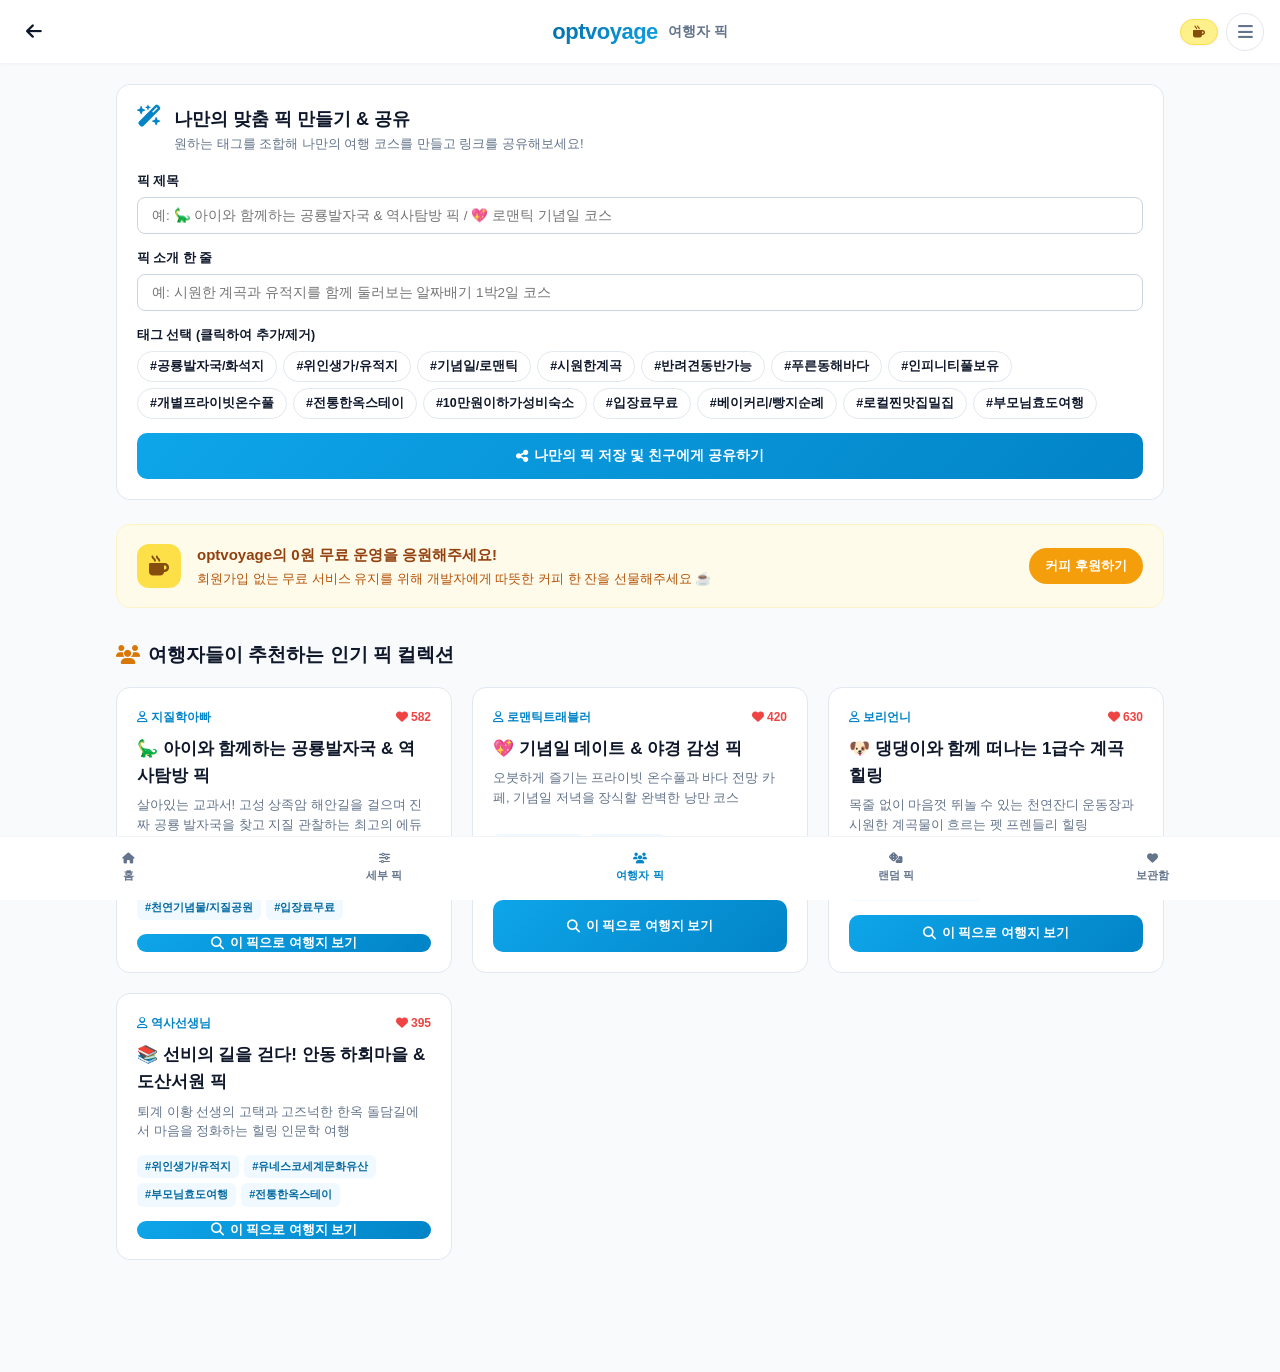
==== community.html @ d5bc4f19 "Update and rename 커뮤니티.html to community.html" ====
<!DOCTYPE html>
<html lang="ko">
<head>
  <meta charset="UTF-8">
  <meta name="viewport" content="width=device-width, initial-scale=1.0, maximum-scale=1.0, user-scalable=no">
  <title>여행자 픽 & 나만의 픽 만들기 - optvoyage</title>
  <link rel="stylesheet" href="css/style.css">
  <link rel="stylesheet" href="https://cdnjs.cloudflare.com/ajax/libs/font-awesome/6.5.1/css/all.min.css" referrerpolicy="no-referrer" />
</head>
<body>

  <header class="site-header">
    <div class="header-left">
      <button class="back-btn" id="backBtn" aria-label="뒤로가기"><i class="fa-solid fa-arrow-left"></i></button>
    </div>
    <div class="header-center">
      <a href="index.html" class="logo-wrap">
        <span class="logo-title">optvoyage</span>
        <span class="header-page-title">여행자 픽</span>
      </a>
    </div>
    <div class="header-right">
      <a href="https://buymeacoffee.com/djawjdaks8g" target="_blank" rel="noopener noreferrer" class="coffee-sponsor-btn" title="후원하기">
        <i class="fa-solid fa-mug-hot"></i>
      </a>
      <button class="header-icon-btn" id="menuBtn" aria-label="메뉴"><i class="fa-solid fa-bars"></i></button>
      
      <div class="chrome-dropdown" id="dropdownMenu">
        <div class="dropdown-header">optvoyage 메뉴</div>
        <a href="index.html" class="dropdown-item"><i class="fa-solid fa-house"></i> <span>홈으로 이동</span></a>
        <a href="search.html" class="dropdown-item"><i class="fa-solid fa-sliders"></i> <span>세부 픽 검색</span></a>
        <a href="random.html" class="dropdown-item"><i class="fa-solid fa-dice"></i> <span>운명의 랜덤 픽</span></a>
        <a href="search.html?view=bookmarks" class="dropdown-item"><i class="fa-solid fa-heart"></i> <span>보관함</span></a>
        <div class="dropdown-divider"></div>
        <a href="https://buymeacoffee.com/djawjdaks8g" target="_blank" class="dropdown-item highlight-item">
          <i class="fa-solid fa-mug-saucer" style="color: #f59e0b;"></i> <span>개발자 커피 후원</span>
        </a>
        <a href="mailto:offthemain@proton.me" class="dropdown-item">
          <i class="fa-solid fa-envelope"></i> <span>제휴/문의</span>
        </a>
        <a href="privacy.html" class="dropdown-item"><i class="fa-solid fa-shield-halved"></i> <span>프라이버시</span></a>
        <a href="terms.html" class="dropdown-item"><i class="fa-solid fa-file-contract"></i> <span>이용약관</span></a>
      </div>
    </div>
  </header>

  <main class="container" style="padding-top: 20px;">

    <!-- 나만의 픽 빌더 -->
    <div class="create-pick-card">
      <div class="create-pick-header">
        <i class="fa-solid fa-wand-magic-sparkles" style="color: var(--primary-600); font-size: 22px;"></i>
        <div>
          <h2 class="create-pick-title">나만의 맞춤 픽 만들기 & 공유</h2>
          <p class="create-pick-sub">원하는 태그를 조합해 나만의 여행 코스를 만들고 링크를 공유해보세요!</p>
        </div>
      </div>

      <div class="form-group">
        <label>픽 제목</label>
        <input type="text" id="myPickTitle" placeholder="예: 🦕 아이와 함께하는 공룡발자국 & 역사탐방 픽 / 💖 로맨틱 기념일 코스">
      </div>

      <div class="form-group">
        <label>픽 소개 한 줄</label>
        <input type="text" id="myPickDesc" placeholder="예: 시원한 계곡과 유적지를 함께 둘러보는 알짜배기 1박2일 코스">
      </div>

      <div class="form-group">
        <label>태그 선택 (클릭하여 추가/제거)</label>
        <div class="tag-chips-flex" id="pickAvailableTags"></div>
      </div>

      <button id="createAndShareBtn" class="btn-large-action" style="width: 100%;">
        <i class="fa-solid fa-share-nodes"></i> 나만의 픽 저장 및 친구에게 공유하기
      </button>
    </div>

    <!-- 커피 후원 배너 -->
    <div class="coffee-supporter-banner">
      <div class="coffee-icon"><i class="fa-solid fa-mug-hot"></i></div>
      <div class="coffee-content">
        <h4>optvoyage의 0원 무료 운영을 응원해주세요!</h4>
        <p>회원가입 없는 무료 서비스 유지를 위해 개발자에게 따뜻한 커피 한 잔을 선물해주세요 ☕</p>
      </div>
      <a href="https://buymeacoffee.com/djawjdaks8g" target="_blank" rel="noopener noreferrer" class="coffee-donate-action">
        커피 후원하기
      </a>
    </div>

    <!-- 인기 픽 컬렉션 -->
    <div class="section-header" style="margin-top: 32px;">
      <h2 class="section-title">
        <i class="fa-solid fa-users" style="color: #d97706;"></i>
        <span>여행자들이 추천하는 인기 픽 컬렉션</span>
      </h2>
    </div>

    <div class="cards-grid" id="communityGrid" style="grid-template-columns: repeat(auto-fill, minmax(300px, 1fr));"></div>

    <div style="height: 40px;"></div>
  </main>

  <nav class="bottom-nav">
    <a href="index.html" class="bottom-nav-item">
      <i class="fa-solid fa-house"></i>
      <span>홈</span>
    </a>
    <a href="search.html" class="bottom-nav-item">
      <i class="fa-solid fa-sliders"></i>
      <span>세부 픽</span>
    </a>
    <a href="community.html" class="bottom-nav-item active">
      <i class="fa-solid fa-users"></i>
      <span>여행자 픽</span>
    </a>
    <a href="random.html" class="bottom-nav-item">
      <i class="fa-solid fa-dice"></i>
      <span>랜덤 픽</span>
    </a>
    <a href="search.html?view=bookmarks" class="bottom-nav-item">
      <i class="fa-solid fa-heart"></i>
      <span>보관함</span>
    </a>
  </nav>

  <script type="module" src="js/community.js"></script>
</body>
</html>
---- css/style.css ----
/* optvoyage - Modern Ocean/Sky Blue Design System */
:root {
  --primary-50: #f0f9ff;
  --primary-100: #e0f2fe;
  --primary-200: #bae6fd;
  --primary-300: #7dd3fc;
  --primary-400: #38bdf8;
  --primary-500: #0ea5e9;
  --primary-600: #0284c7;
  --primary-700: #0369a1;
  --primary-800: #075985;
  --primary-900: #0c4a6e;

  --yanolja-blue: #0284c7;
  --yanolja-bg: #f8fafc;
  --text-main: #0f172a;
  --text-muted: #64748b;
  --text-light: #94a3b8;

  --card-bg: #ffffff;
  --card-border: #e2e8f0;
  --radius-xl: 20px;
  --radius-lg: 14px;
  --radius-md: 10px;
  --radius-full: 9999px;

  --shadow-sm: 0 1px 3px rgba(0, 0, 0, 0.05);
  --shadow-md: 0 4px 16px -2px rgba(2, 132, 199, 0.08), 0 2px 6px -2px rgba(0, 0, 0, 0.05);
  --shadow-lg: 0 12px 28px -4px rgba(2, 132, 199, 0.14);
  --transition: all 0.2s cubic-bezier(0.4, 0, 0.2, 1);
}

* {
  box-sizing: border-box;
  margin: 0;
  padding: 0;
  -webkit-tap-highlight-color: transparent;
}

body {
  font-family: -apple-system, BlinkMacSystemFont, "Pretendard", "Segoe UI", Roboto, "Helvetica Neue", Arial, sans-serif;
  background-color: var(--yanolja-bg);
  color: var(--text-main);
  min-height: 100vh;
  line-height: 1.6;
  padding-bottom: 72px; /* 모바일 하단바 공간 */
}

a {
  text-decoration: none;
  color: inherit;
}

/* Header (상단 중앙 로고 배치) */
.site-header {
  position: sticky;
  top: 0;
  left: 0;
  right: 0;
  height: 64px;
  background: #ffffff;
  border-bottom: 1px solid #f1f5f9;
  display: flex;
  align-items: center;
  justify-content: space-between;
  padding: 0 16px;
  z-index: 1000;
  box-shadow: 0 1px 4px rgba(0, 0, 0, 0.03);
}

.header-left {
  display: flex;
  align-items: center;
  gap: 8px;
  min-width: 80px;
}

.header-sub-link {
  display: inline-flex;
  align-items: center;
  gap: 5px;
  font-size: 13px;
  font-weight: 700;
  color: #059669;
  background: #ecfdf5;
  padding: 6px 10px;
  border-radius: 999px;
  transition: var(--transition);
}

.header-center {
  position: absolute;
  left: 50%;
  transform: translateX(-50%);
  display: flex;
  align-items: center;
}

.logo-wrap {
  display: flex;
  align-items: center;
  gap: 6px;
}

.logo-icon {
  font-size: 20px;
  color: var(--primary-600);
}

.logo-title {
  font-size: 22px;
  font-weight: 800;
  letter-spacing: -0.5px;
  background: linear-gradient(135deg, var(--primary-700), var(--primary-500));
  -webkit-background-clip: text;
  -webkit-text-fill-color: transparent;
}

.header-page-title {
  font-size: 14px;
  font-weight: 700;
  color: var(--text-muted);
  margin-left: 4px;
}

.header-right {
  display: flex;
  align-items: center;
  gap: 8px;
  min-width: 80px;
  justify-content: flex-end;
  position: relative;
}

.coffee-sponsor-btn {
  display: inline-flex;
  align-items: center;
  gap: 5px;
  background: #fef08a;
  color: #854d0e;
  border: 1px solid #fde047;
  padding: 6px 12px;
  border-radius: 999px;
  font-size: 12px;
  font-weight: 800;
  transition: var(--transition);
  box-shadow: var(--shadow-sm);
}
.coffee-sponsor-btn:hover {
  background: #fde047;
  transform: scale(1.04);
}

.header-icon-btn {
  width: 38px;
  height: 38px;
  border-radius: 50%;
  border: 1px solid #e2e8f0;
  background: #ffffff;
  color: var(--text-muted);
  font-size: 17px;
  display: flex;
  align-items: center;
  justify-content: center;
  cursor: pointer;
  transition: var(--transition);
}
.header-icon-btn:hover {
  background: var(--primary-50);
  color: var(--primary-600);
}

.back-btn {
  background: none;
  border: none;
  font-size: 18px;
  color: var(--text-main);
  cursor: pointer;
  width: 36px;
  height: 36px;
  display: flex;
  align-items: center;
  justify-content: center;
  border-radius: 50%;
}

/* Chrome 3-Dots Dropdown */
.chrome-dropdown {
  position: absolute;
  top: 52px;
  right: 0;
  width: 270px;
  background: #ffffff;
  border-radius: 16px;
  border: 1px solid #e2e8f0;
  box-shadow: var(--shadow-lg);
  padding: 8px 0;
  z-index: 1100;
  display: none;
}
.chrome-dropdown.show { display: block; }
.dropdown-header {
  padding: 8px 16px;
  font-size: 11.5px;
  font-weight: 700;
  color: var(--text-muted);
  border-bottom: 1px solid #f1f5f9;
}
.dropdown-divider {
  height: 1px;
  background: #f1f5f9;
  margin: 6px 0;
}
.dropdown-item {
  display: flex;
  align-items: center;
  gap: 12px;
  padding: 11px 18px;
  font-size: 13.5px;
  font-weight: 600;
  color: var(--text-main);
  transition: var(--transition);
}
.dropdown-item i { width: 18px; }
.dropdown-item:hover {
  background: var(--primary-50);
  color: var(--primary-700);
}
.dropdown-item .badge {
  margin-left: auto;
  font-size: 10px;
  padding: 2px 6px;
  background: var(--primary-100);
  color: var(--primary-700);
  border-radius: 99px;
  font-weight: 700;
}
.dropdown-item.highlight-item {
  background: #fffbeb;
  color: #b45309;
}

/* 구글 스타일 미니멀 히어로 섹션 */
.google-hero-section {
  padding: 48px 16px 36px 16px;
  text-align: center;
  background: linear-gradient(180deg, #e0f2fe 0%, #f0f9ff 65%, #f8fafc 100%);
}
.google-hero-container {
  max-width: 680px;
  margin: 0 auto;
}
.hero-brand-symbol {
  width: 48px;
  height: 48px;
  border-radius: 16px;
  background: linear-gradient(135deg, var(--primary-500), var(--primary-700));
  color: #fff;
  display: inline-flex;
  align-items: center;
  justify-content: center;
  font-size: 22px;
  margin-bottom: 16px;
  box-shadow: 0 4px 14px rgba(14, 165, 233, 0.3);
}
.google-hero-heading {
  font-size: 30px;
  font-weight: 800;
  color: var(--text-main);
  letter-spacing: -0.5px;
  margin-bottom: 8px;
}
.google-hero-desc {
  font-size: 14.5px;
  color: var(--text-muted);
  margin-bottom: 24px;
}
.google-search-box {
  background: #ffffff;
  border-radius: 999px;
  padding: 6px 8px 6px 20px;
  display: flex;
  align-items: center;
  gap: 12px;
  border: 2px solid var(--primary-300);
  box-shadow: 0 10px 25px rgba(2, 132, 199, 0.12);
  transition: var(--transition);
  margin-bottom: 20px;
}
.google-search-box:focus-within {
  border-color: var(--primary-600);
  box-shadow: 0 12px 30px rgba(2, 132, 199, 0.22);
}
.search-leading-icon {
  font-size: 17px;
  color: var(--primary-500);
}
.google-search-box input {
  flex: 1;
  border: none;
  outline: none;
  font-size: 15.5px;
  color: var(--text-main);
}
.search-submit-btn {
  width: 42px;
  height: 42px;
  border-radius: 50%;
  background: linear-gradient(135deg, var(--primary-500), var(--primary-600));
  border: none;
  color: #fff;
  font-size: 15px;
  cursor: pointer;
  display: flex;
  align-items: center;
  justify-content: center;
  transition: var(--transition);
}
.search-submit-btn:hover {
  transform: scale(1.06);
}

.google-hero-actions {
  display: flex;
  gap: 10px;
  justify-content: center;
  margin-bottom: 20px;
}
.hero-action-btn {
  padding: 10px 20px;
  border-radius: 999px;
  font-size: 13.5px;
  font-weight: 700;
  display: inline-flex;
  align-items: center;
  gap: 6px;
  transition: var(--transition);
}
.hero-action-btn.primary-action {
  background: #ffffff;
  color: var(--primary-700);
  border: 1px solid var(--primary-200);
  box-shadow: var(--shadow-sm);
}
.hero-action-btn.primary-action:hover {
  background: var(--primary-50);
  border-color: var(--primary-400);
}
.hero-action-btn.secondary-action {
  background: rgba(255, 255, 255, 0.7);
  color: var(--text-main);
  border: 1px solid #cbd5e1;
}

.quick-tag-chips {
  display: flex;
  align-items: center;
  justify-content: center;
  flex-wrap: wrap;
  gap: 6px;
  font-size: 12.5px;
}
.tag-chip-label {
  color: var(--text-muted);
  font-weight: 700;
}
.quick-chip {
  background: #ffffff;
  border: 1px solid var(--primary-200);
  color: var(--primary-700);
  padding: 4px 10px;
  border-radius: 999px;
  font-weight: 600;
  transition: var(--transition);
}
.quick-chip:hover {
  background: var(--primary-500);
  color: #fff;
}

/* 컨테이너 */
.container {
  max-width: 1080px;
  margin: 0 auto;
  padding: 0 16px;
}

/* 세시간전 어필리에이트 배너 & 카드 */
.affiliate-smart-banner {
  background: linear-gradient(135deg, #0284c7 0%, #0369a1 100%);
  border-radius: var(--radius-xl);
  padding: 24px;
  color: #ffffff;
  margin-top: 24px;
  display: flex;
  justify-content: space-between;
  align-items: center;
  gap: 20px;
  flex-wrap: wrap;
  box-shadow: var(--shadow-md);
}
.aff-tag {
  display: inline-flex;
  align-items: center;
  gap: 5px;
  background: rgba(255, 255, 255, 0.2);
  padding: 4px 10px;
  border-radius: 999px;
  font-size: 11.5px;
  font-weight: 700;
  margin-bottom: 8px;
}
.aff-title {
  font-size: 19px;
  font-weight: 800;
  margin-bottom: 4px;
}
.aff-desc {
  font-size: 13.5px;
  color: #e0f2fe;
}
.aff-banner-actions {
  display: flex;
  gap: 8px;
  flex-wrap: wrap;
}
.aff-btn {
  padding: 10px 18px;
  border-radius: 999px;
  font-size: 13.5px;
  font-weight: 800;
  display: inline-flex;
  align-items: center;
  gap: 6px;
  transition: var(--transition);
}
.aff-btn-primary {
  background: #ffffff;
  color: #0284c7;
}
.aff-btn-primary:hover {
  background: #f0f9ff;
  transform: translateY(-2px);
}
.aff-btn-secondary {
  background: rgba(255, 255, 255, 0.18);
  color: #ffffff;
  border: 1px solid rgba(255, 255, 255, 0.4);
}

.affiliate-grid-section {
  display: grid;
  grid-template-columns: repeat(auto-fit, minmax(230px, 1fr));
  gap: 14px;
  margin-top: 36px;
}
.aff-card {
  background: #ffffff;
  border: 1px solid #e2e8f0;
  border-radius: var(--radius-lg);
  padding: 18px;
  display: flex;
  flex-direction: column;
  gap: 10px;
}
.aff-card i {
  font-size: 24px;
  color: var(--primary-600);
}
.aff-card h4 {
  font-size: 15px;
  font-weight: 800;
  margin-bottom: 3px;
}
.aff-card p {
  font-size: 12.5px;
  color: var(--text-muted);
}
.aff-card-link {
  font-size: 13px;
  font-weight: 700;
  color: var(--primary-600);
  margin-top: auto;
}

/* 바이미어커피 서포터 배너 */
.coffee-supporter-banner {
  background: #fffbeb;
  border: 1px solid #fef3c7;
  border-radius: var(--radius-lg);
  padding: 18px 20px;
  display: flex;
  align-items: center;
  gap: 16px;
  margin-top: 24px;
  flex-wrap: wrap;
}
.coffee-icon {
  width: 44px;
  height: 44px;
  border-radius: 12px;
  background: #fde047;
  color: #854d0e;
  display: flex;
  align-items: center;
  justify-content: center;
  font-size: 20px;
}
.coffee-content {
  flex: 1;
}
.coffee-content h4 {
  font-size: 15px;
  font-weight: 800;
  color: #92400e;
  margin-bottom: 2px;
}
.coffee-content p {
  font-size: 13px;
  color: #b45309;
}
.coffee-donate-action {
  background: #f59e0b;
  color: #ffffff;
  padding: 8px 16px;
  border-radius: 999px;
  font-size: 13px;
  font-weight: 700;
}

/* Category Icons */
.category-icons-grid {
  display: grid;
  grid-template-columns: repeat(6, 1fr);
  gap: 12px;
  margin: 24px 0;
}
.category-icon-item {
  display: flex;
  flex-direction: column;
  align-items: center;
  gap: 8px;
  cursor: pointer;
}
.category-icon-circle {
  width: 52px;
  height: 52px;
  border-radius: 18px;
  display: flex;
  align-items: center;
  justify-content: center;
  font-size: 20px;
  box-shadow: var(--shadow-sm);
  transition: var(--transition);
}
.category-icon-item:hover .category-icon-circle {
  transform: translateY(-3px);
}
.category-icon-item span {
  font-size: 12px;
  font-weight: 700;
}

/* Section Header */
.section-header {
  display: flex;
  align-items: center;
  justify-content: space-between;
  margin-bottom: 16px;
}
.section-title {
  font-size: 19px;
  font-weight: 800;
  color: var(--text-main);
  display: flex;
  align-items: center;
  gap: 8px;
}
.section-link {
  font-size: 13px;
  font-weight: 700;
  color: var(--primary-600);
}

/* Card Grid */
.cards-grid {
  display: grid;
  grid-template-columns: repeat(auto-fill, minmax(280px, 1fr));
  gap: 20px;
}
.dest-card {
  background: #ffffff;
  border-radius: var(--radius-lg);
  overflow: hidden;
  border: 1px solid #e2e8f0;
  box-shadow: var(--shadow-sm);
  transition: var(--transition);
  cursor: pointer;
  display: flex;
  flex-direction: column;
}
.dest-card:hover {
  transform: translateY(-4px);
  box-shadow: var(--shadow-md);
  border-color: var(--primary-300);
}
.card-thumb-wrap {
  position: relative;
  width: 100%;
  height: 190px;
  background: #e2e8f0;
}
.card-thumb {
  width: 100%;
  height: 100%;
  object-fit: cover;
}
.card-bookmark-btn {
  position: absolute;
  top: 10px;
  right: 10px;
  width: 34px;
  height: 34px;
  border-radius: 50%;
  background: rgba(255, 255, 255, 0.9);
  backdrop-filter: blur(4px);
  border: none;
  display: flex;
  align-items: center;
  justify-content: center;
  font-size: 15px;
  color: #94a3b8;
  cursor: pointer;
}
.card-bookmark-btn.active { color: #ef4444; }
.card-badge {
  position: absolute;
  top: 10px;
  left: 10px;
  background: rgba(15, 23, 42, 0.7);
  color: #fff;
  font-size: 11px;
  font-weight: 700;
  padding: 3px 8px;
  border-radius: 6px;
}
.card-content {
  padding: 16px;
  display: flex;
  flex-direction: column;
  flex: 1;
}
.card-loc {
  font-size: 12px;
  font-weight: 600;
  color: var(--primary-600);
  margin-bottom: 4px;
}
.card-title {
  font-size: 17px;
  font-weight: 800;
  margin-bottom: 6px;
}
.card-desc {
  font-size: 13px;
  color: var(--text-muted);
  line-height: 1.45;
  margin-bottom: 12px;
  display: -webkit-box;
  -webkit-line-clamp: 2;
  -webkit-box-orient: vertical;
  overflow: hidden;
}
.card-tags {
  display: flex;
  flex-wrap: wrap;
  gap: 5px;
  margin-top: auto;
  margin-bottom: 12px;
}
.card-tag-pill {
  font-size: 11px;
  font-weight: 600;
  color: var(--primary-700);
  background: var(--primary-50);
  padding: 3px 8px;
  border-radius: 6px;
}
.card-tag-pill.edu-pill {
  background: #ecfdf5;
  color: #059669;
}
.card-footer {
  display: flex;
  align-items: center;
  justify-content: space-between;
  border-top: 1px solid #f1f5f9;
  padding-top: 10px;
  font-size: 12.5px;
}
.card-score {
  color: #d97706;
  font-weight: 700;
  display: flex;
  align-items: center;
  gap: 4px;
}

/* 100+ 픽 선택기 카드 */
.pick-selector-card {
  background: #ffffff;
  border: 1px solid #e2e8f0;
  border-radius: var(--radius-lg);
  padding: 16px;
  margin-bottom: 16px;
}
.pick-selector-header {
  display: flex;
  justify-content: space-between;
  align-items: center;
  margin-bottom: 12px;
}
.pick-header-title {
  font-size: 15px;
  font-weight: 800;
  display: flex;
  align-items: center;
  gap: 6px;
}
.pick-helper-text {
  font-size: 12px;
  color: var(--text-muted);
}
.category-tabs-bar {
  display: flex;
  gap: 8px;
  overflow-x: auto;
  padding-bottom: 10px;
  margin-bottom: 12px;
  -webkit-overflow-scrolling: touch;
}
.tag-chips-wrap {
  background: #f8fafc;
  border-radius: var(--radius-md);
  padding: 14px;
}
.tag-chips-header {
  font-size: 12.5px;
  font-weight: 700;
  color: var(--text-muted);
  margin-bottom: 10px;
}
.tag-chips-flex {
  display: flex;
  flex-wrap: wrap;
  gap: 6px;
}
.tag-chip {
  display: inline-flex;
  align-items: center;
  gap: 5px;
  padding: 6px 12px;
  background: #ffffff;
  border: 1px solid #e2e8f0;
  border-radius: 999px;
  font-size: 12.5px;
  font-weight: 600;
  color: var(--text-main);
  cursor: pointer;
  transition: var(--transition);
}
.tag-chip:hover {
  background: var(--primary-50);
  border-color: var(--primary-300);
}
.tag-chip.selected {
  background: linear-gradient(135deg, var(--primary-500), var(--primary-600));
  color: #fff;
  border-color: var(--primary-600);
}

.active-filter-summary {
  display: none;
  background: #e0f2fe;
  border: 1px solid #bae6fd;
  border-radius: var(--radius-md);
  padding: 10px 14px;
  margin-bottom: 20px;
  justify-content: space-between;
  align-items: center;
  flex-wrap: wrap;
  gap: 8px;
}
.summary-left {
  display: flex;
  align-items: center;
  gap: 8px;
  flex-wrap: wrap;
}
.summary-label {
  font-size: 12px;
  font-weight: 700;
  color: #0369a1;
}
.clear-all-btn {
  background: none;
  border: none;
  color: #0369a1;
  font-size: 12px;
  font-weight: 700;
  cursor: pointer;
}

.search-result-meta-bar {
  display: flex;
  justify-content: space-between;
  align-items: center;
  margin-bottom: 16px;
}
.result-title-group {
  display: flex;
  align-items: center;
  gap: 8px;
}
.search-result-heading {
  font-size: 18px;
  font-weight: 800;
}
.result-count-badge {
  font-size: 13px;
  color: var(--text-muted);
}
.aff-badge-link {
  font-size: 12.5px;
  font-weight: 700;
  color: #0284c7;
  background: #e0f2fe;
  padding: 5px 12px;
  border-radius: 999px;
}

/* Detail Page */
.detail-hero-banner {
  width: 100%;
  height: 340px;
  position: relative;
  background: #cbd5e1;
}
.detail-hero-img {
  width: 100%;
  height: 100%;
  object-fit: cover;
}
.detail-img-gradient {
  position: absolute;
  bottom: 0;
  left: 0;
  right: 0;
  height: 80px;
  background: linear-gradient(180deg, transparent, rgba(0,0,0,0.5));
}
.detail-body-container {
  max-width: 860px;
  margin: -30px auto 0 auto;
  position: relative;
  z-index: 10;
  background: #ffffff;
  border-radius: var(--radius-xl) var(--radius-xl) 0 0;
  padding: 28px 20px;
  box-shadow: 0 -4px 16px rgba(0, 0, 0, 0.05);
}
.detail-title {
  font-size: 24px;
  font-weight: 800;
  margin: 6px 0 8px 0;
}
.detail-meta-row {
  display: flex;
  gap: 14px;
  font-size: 13.5px;
  color: var(--text-muted);
}
.detail-section-block {
  margin-bottom: 24px;
  padding-bottom: 20px;
  border-bottom: 1px solid #f1f5f9;
}
.detail-block-title {
  font-size: 16px;
  font-weight: 800;
  margin-bottom: 12px;
  display: flex;
  align-items: center;
  gap: 6px;
}
.box-highlight {
  border-radius: var(--radius-md);
  padding: 14px 18px;
  font-size: 13.5px;
  line-height: 1.6;
}
.box-edu {
  background: #ecfdf5;
  border: 1px solid #a7f3d0;
  color: #065f46;
}
.box-food {
  background: #fff7ed;
  border: 1px solid #ffedd5;
  color: #9a3412;
}
.box-pet {
  background: #fefce8;
  border: 1px solid #fef08a;
  color: #713f12;
}
.box-bf {
  background: #eef2ff;
  border: 1px solid #c7d2fe;
  color: #312e81;
}

.aff-deal-list {
  display: flex;
  flex-direction: column;
  gap: 10px;
}
.aff-deal-item {
  display: flex;
  align-items: center;
  gap: 12px;
  background: #f8fafc;
  border: 1px solid #e2e8f0;
  border-radius: var(--radius-md);
  padding: 12px 16px;
  transition: var(--transition);
}
.aff-deal-item:hover {
  border-color: var(--primary-400);
  background: #ffffff;
}
.deal-icon {
  width: 40px;
  height: 40px;
  border-radius: 10px;
  display: flex;
  align-items: center;
  justify-content: center;
  font-size: 18px;
}
.deal-info {
  flex: 1;
}
.deal-info strong {
  display: block;
  font-size: 13.5px;
  color: var(--text-main);
}
.deal-info span {
  font-size: 12px;
  color: var(--text-muted);
}
.deal-btn {
  font-size: 12px;
  font-weight: 700;
  color: var(--primary-600);
}

.detail-bottom-bar {
  position: fixed;
  bottom: 0;
  left: 0;
  right: 0;
  height: 68px;
  background: #ffffff;
  border-top: 1px solid #e2e8f0;
  display: flex;
  align-items: center;
  padding: 0 16px;
  z-index: 1000;
}
.detail-bottom-inner {
  max-width: 860px;
  margin: 0 auto;
  width: 100%;
  display: flex;
  align-items: center;
  gap: 10px;
}
.btn-large-action {
  flex: 1;
  background: linear-gradient(135deg, var(--primary-500), var(--primary-600));
  color: #ffffff;
  border: none;
  height: 46px;
  border-radius: var(--radius-md);
  font-size: 14px;
  font-weight: 700;
  display: flex;
  align-items: center;
  justify-content: center;
  gap: 6px;
  cursor: pointer;
}
.btn-large-affiliate {
  flex: 1;
  background: linear-gradient(135deg, #0284c7, #0369a1);
  color: #ffffff;
  height: 46px;
  border-radius: var(--radius-md);
  font-size: 14px;
  font-weight: 700;
  display: flex;
  align-items: center;
  justify-content: center;
  gap: 6px;
}
.btn-icon-square {
  width: 46px;
  height: 46px;
  border: 1px solid #cbd5e1;
  background: #ffffff;
  border-radius: var(--radius-md);
  color: var(--text-muted);
  font-size: 18px;
  display: flex;
  align-items: center;
  justify-content: center;
  cursor: pointer;
}
.btn-icon-square.active {
  color: #ef4444;
  border-color: #ef4444;
}

/* Bottom Nav (Mobile/PC) */
.bottom-nav {
  position: fixed;
  bottom: 0;
  left: 0;
  right: 0;
  height: 64px;
  background: #ffffff;
  border-top: 1px solid #f1f5f9;
  display: flex;
  align-items: center;
  justify-content: space-around;
  z-index: 1000;
}
.bottom-nav-item {
  display: flex;
  flex-direction: column;
  align-items: center;
  justify-content: center;
  gap: 3px;
  color: var(--text-muted);
  font-size: 11px;
  font-weight: 600;
  flex: 1;
  height: 100%;
}
.bottom-nav-item.active { color: var(--primary-600); }

/* Community Card */
.create-pick-card {
  background: #ffffff;
  border-radius: var(--radius-lg);
  border: 1px solid #e2e8f0;
  padding: 20px;
  margin-bottom: 24px;
}
.create-pick-header {
  display: flex;
  gap: 12px;
  align-items: flex-start;
  margin-bottom: 16px;
}
.create-pick-title {
  font-size: 18px;
  font-weight: 800;
}
.create-pick-sub {
  font-size: 13px;
  color: var(--text-muted);
}
.form-group {
  margin-bottom: 14px;
}
.form-group label {
  display: block;
  font-size: 12.5px;
  font-weight: 700;
  margin-bottom: 6px;
}
.form-group input {
  width: 100%;
  padding: 10px 14px;
  border: 1px solid #cbd5e1;
  border-radius: 8px;
  font-size: 13.5px;
  outline: none;
}

/* Toast */
.toast-msg {
  position: fixed;
  bottom: 80px;
  left: 50%;
  transform: translateX(-50%) translateY(50px);
  background: rgba(15, 23, 42, 0.9);
  color: #fff;
  padding: 12px 24px;
  border-radius: 999px;
  font-size: 13.5px;
  font-weight: 600;
  z-index: 3000;
  opacity: 0;
  pointer-events: none;
  transition: all 0.3s cubic-bezier(0.16, 1, 0.3, 1);
}
.toast-msg.show {
  transform: translateX(-50%) translateY(0);
  opacity: 1;
}

/* Footer */
.site-footer {
  background: #ffffff;
  border-top: 1px solid #f1f5f9;
  padding: 36px 16px 24px 16px;
  text-align: center;
  font-size: 12px;
  color: var(--text-muted);
  margin-top: 50px;
}
.footer-top {
  display: flex;
  justify-content: space-between;
  align-items: center;
  flex-wrap: wrap;
  gap: 12px;
  margin-bottom: 16px;
  border-bottom: 1px solid #f1f5f9;
  padding-bottom: 14px;
}
.footer-logo {
  font-size: 18px;
  font-weight: 800;
  color: var(--primary-700);
}
.footer-links {
  display: flex;
  gap: 14px;
  flex-wrap: wrap;
}
.footer-desc {
  line-height: 1.6;
  margin-bottom: 8px;
}

@media (max-width: 640px) {
  .category-icons-grid {
    grid-template-columns: repeat(6, 1fr);
    gap: 6px;
  }
  .category-icon-circle {
    width: 44px;
    height: 44px;
    font-size: 17px;
  }
  .category-icon-item span {
    font-size: 10.5px;
  }
  .google-hero-heading {
    font-size: 24px;
  }
  .sub-link-txt {
    display: none; /* 모바일에서는 아이콘만 */
  }
}
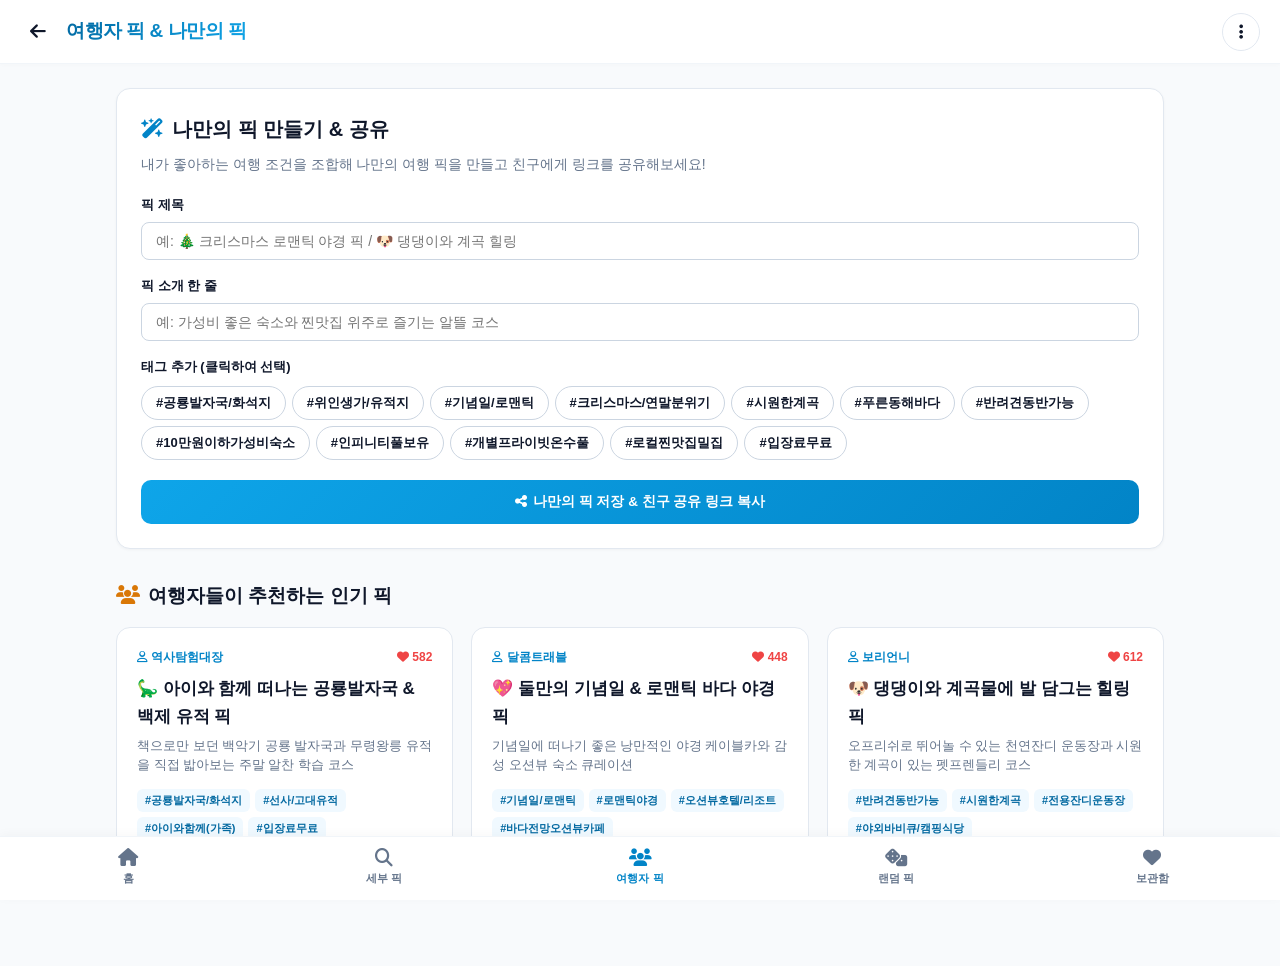
==== commit 399a34bf: "Update community.html" ====
--- a/community.html
+++ b/community.html
@@ -2,112 +2,89 @@
 <html lang="ko">
 <head>
   <meta charset="UTF-8">
-  <meta name="viewport" content="width=device-width, initial-scale=1.0, maximum-scale=1.0, user-scalable=no">
-  <title>여행자 픽 & 나만의 픽 만들기 - optvoyage</title>
+  <meta name="viewport" content="width=device-width, initial-scale=1.0">
+  <title>여행자 추천 픽 & 나만의 픽 - optvoyage</title>
   <link rel="stylesheet" href="css/style.css">
-  <link rel="stylesheet" href="https://cdnjs.cloudflare.com/ajax/libs/font-awesome/6.5.1/css/all.min.css" referrerpolicy="no-referrer" />
+  <link rel="stylesheet" href="https://cdnjs.cloudflare.com/ajax/libs/font-awesome/6.5.1/css/all.min.css" integrity="sha512-DTOQO9RWCH3ppGqcWaEA1BIZOC6xxalwEsw9c2QQeAIftl+Vegovlnee1c9QX4TctnWMn13TZye+giMm8e2LwA==" crossorigin="anonymous" referrerpolicy="no-referrer" />
 </head>
 <body>
 
+  <!-- Sticky Header -->
   <header class="site-header">
     <div class="header-left">
       <button class="back-btn" id="backBtn" aria-label="뒤로가기"><i class="fa-solid fa-arrow-left"></i></button>
-    </div>
-    <div class="header-center">
       <a href="index.html" class="logo-wrap">
-        <span class="logo-title">optvoyage</span>
-        <span class="header-page-title">여행자 픽</span>
+        <div class="logo-title" style="font-size: 19px;">여행자 픽 & 나만의 픽</div>
       </a>
     </div>
     <div class="header-right">
-      <a href="https://buymeacoffee.com/djawjdaks8g" target="_blank" rel="noopener noreferrer" class="coffee-sponsor-btn" title="후원하기">
-        <i class="fa-solid fa-mug-hot"></i>
-      </a>
-      <button class="header-icon-btn" id="menuBtn" aria-label="메뉴"><i class="fa-solid fa-bars"></i></button>
-      
+      <button class="header-icon-btn" id="menuBtn" aria-label="메뉴"><i class="fa-solid fa-ellipsis-vertical"></i></button>
       <div class="chrome-dropdown" id="dropdownMenu">
         <div class="dropdown-header">optvoyage 메뉴</div>
         <a href="index.html" class="dropdown-item"><i class="fa-solid fa-house"></i> <span>홈으로 이동</span></a>
         <a href="search.html" class="dropdown-item"><i class="fa-solid fa-sliders"></i> <span>세부 픽 검색</span></a>
         <a href="random.html" class="dropdown-item"><i class="fa-solid fa-dice"></i> <span>운명의 랜덤 픽</span></a>
         <a href="search.html?view=bookmarks" class="dropdown-item"><i class="fa-solid fa-heart"></i> <span>보관함</span></a>
-        <div class="dropdown-divider"></div>
-        <a href="https://buymeacoffee.com/djawjdaks8g" target="_blank" class="dropdown-item highlight-item">
-          <i class="fa-solid fa-mug-saucer" style="color: #f59e0b;"></i> <span>개발자 커피 후원</span>
-        </a>
-        <a href="mailto:offthemain@proton.me" class="dropdown-item">
-          <i class="fa-solid fa-envelope"></i> <span>제휴/문의</span>
+        <a href="https://buymeacoffee.com/djawjdaks8g" target="_blank" rel="noopener noreferrer" class="dropdown-item">
+          <i class="fa-solid fa-mug-hot" style="color: #ffdd00;"></i> <span>개발자 응원하기</span>
         </a>
         <a href="privacy.html" class="dropdown-item"><i class="fa-solid fa-shield-halved"></i> <span>프라이버시</span></a>
-        <a href="terms.html" class="dropdown-item"><i class="fa-solid fa-file-contract"></i> <span>이용약관</span></a>
       </div>
     </div>
   </header>
 
-  <main class="container" style="padding-top: 20px;">
+  <main class="container" style="padding-top: 24px;">
 
-    <!-- 나만의 픽 빌더 -->
-    <div class="create-pick-card">
-      <div class="create-pick-header">
-        <i class="fa-solid fa-wand-magic-sparkles" style="color: var(--primary-600); font-size: 22px;"></i>
-        <div>
-          <h2 class="create-pick-title">나만의 맞춤 픽 만들기 & 공유</h2>
-          <p class="create-pick-sub">원하는 태그를 조합해 나만의 여행 코스를 만들고 링크를 공유해보세요!</p>
-        </div>
+    <!-- Create My Pick Card -->
+    <div style="background: #ffffff; border-radius: var(--radius-lg); border: 1px solid #e2e8f0; padding: 24px; box-shadow: var(--shadow-sm); margin-bottom: 32px;">
+      <h2 style="font-size: 20px; font-weight: 800; color: var(--text-main); margin-bottom: 8px; display: flex; align-items: center; gap: 8px;">
+        <i class="fa-solid fa-wand-magic-sparkles" style="color: var(--primary-600);"></i>
+        <span>나만의 픽 만들기 & 공유</span>
+      </h2>
+      <p style="font-size: 14px; color: var(--text-muted); margin-bottom: 20px;">
+        내가 좋아하는 여행 조건을 조합해 나만의 여행 픽을 만들고 친구에게 링크를 공유해보세요!
+      </p>
+
+      <div style="margin-bottom: 16px;">
+        <label style="display: block; font-size: 13px; font-weight: 700; margin-bottom: 6px;">픽 제목</label>
+        <input type="text" id="myPickTitle" placeholder="예: 🎄 크리스마스 로맨틱 야경 픽 / 🐶 댕댕이와 계곡 힐링" style="width: 100%; padding: 10px 14px; border: 1px solid #cbd5e1; border-radius: 8px; font-size: 14px; outline: none;">
       </div>
 
-      <div class="form-group">
-        <label>픽 제목</label>
-        <input type="text" id="myPickTitle" placeholder="예: 🦕 아이와 함께하는 공룡발자국 & 역사탐방 픽 / 💖 로맨틱 기념일 코스">
+      <div style="margin-bottom: 16px;">
+        <label style="display: block; font-size: 13px; font-weight: 700; margin-bottom: 6px;">픽 소개 한 줄</label>
+        <input type="text" id="myPickDesc" placeholder="예: 가성비 좋은 숙소와 찐맛집 위주로 즐기는 알뜰 코스" style="width: 100%; padding: 10px 14px; border: 1px solid #cbd5e1; border-radius: 8px; font-size: 14px; outline: none;">
       </div>
 
-      <div class="form-group">
-        <label>픽 소개 한 줄</label>
-        <input type="text" id="myPickDesc" placeholder="예: 시원한 계곡과 유적지를 함께 둘러보는 알짜배기 1박2일 코스">
-      </div>
-
-      <div class="form-group">
-        <label>태그 선택 (클릭하여 추가/제거)</label>
-        <div class="tag-chips-flex" id="pickAvailableTags"></div>
+      <div style="margin-bottom: 20px;">
+        <label style="display: block; font-size: 13px; font-weight: 700; margin-bottom: 8px;">태그 추가 (클릭하여 선택)</label>
+        <div style="display: flex; flex-wrap: wrap; gap: 6px;" id="pickAvailableTags"></div>
       </div>
 
       <button id="createAndShareBtn" class="btn-large-action" style="width: 100%;">
-        <i class="fa-solid fa-share-nodes"></i> 나만의 픽 저장 및 친구에게 공유하기
+        <i class="fa-solid fa-share-nodes"></i> 나만의 픽 저장 & 친구 공유 링크 복사
       </button>
     </div>
 
-    <!-- 커피 후원 배너 -->
-    <div class="coffee-supporter-banner">
-      <div class="coffee-icon"><i class="fa-solid fa-mug-hot"></i></div>
-      <div class="coffee-content">
-        <h4>optvoyage의 0원 무료 운영을 응원해주세요!</h4>
-        <p>회원가입 없는 무료 서비스 유지를 위해 개발자에게 따뜻한 커피 한 잔을 선물해주세요 ☕</p>
-      </div>
-      <a href="https://buymeacoffee.com/djawjdaks8g" target="_blank" rel="noopener noreferrer" class="coffee-donate-action">
-        커피 후원하기
-      </a>
-    </div>
-
-    <!-- 인기 픽 컬렉션 -->
-    <div class="section-header" style="margin-top: 32px;">
+    <!-- Community Curated Picks -->
+    <div class="section-header">
       <h2 class="section-title">
         <i class="fa-solid fa-users" style="color: #d97706;"></i>
-        <span>여행자들이 추천하는 인기 픽 컬렉션</span>
+        <span>여행자들이 추천하는 인기 픽</span>
       </h2>
     </div>
 
     <div class="cards-grid" id="communityGrid" style="grid-template-columns: repeat(auto-fill, minmax(300px, 1fr));"></div>
 
-    <div style="height: 40px;"></div>
   </main>
 
+  <!-- Bottom Navigation -->
   <nav class="bottom-nav">
     <a href="index.html" class="bottom-nav-item">
       <i class="fa-solid fa-house"></i>
       <span>홈</span>
     </a>
     <a href="search.html" class="bottom-nav-item">
-      <i class="fa-solid fa-sliders"></i>
+      <i class="fa-solid fa-magnifying-glass"></i>
       <span>세부 픽</span>
     </a>
     <a href="community.html" class="bottom-nav-item active">
--- a/css/style.css
+++ b/css/style.css
@@ -1,4 +1,4 @@
-/* optvoyage - Modern Ocean/Sky Blue Design System */
+/* optvoyage - Modern Sky/Ocean Blue Design System */
 :root {
   --primary-50: #f0f9ff;
   --primary-100: #e0f2fe;
@@ -11,8 +11,11 @@
   --primary-800: #075985;
   --primary-900: #0c4a6e;
 
-  --yanolja-blue: #0284c7;
-  --yanolja-bg: #f8fafc;
+  --edu-green: #059669;
+  --edu-bg: #ecfdf5;
+  --edu-border: #a7f3d0;
+
+  --bg-main: #f8fafc;
   --text-main: #0f172a;
   --text-muted: #64748b;
   --text-light: #94a3b8;
@@ -24,8 +27,8 @@
   --radius-md: 10px;
   --radius-full: 9999px;
 
-  --shadow-sm: 0 1px 3px rgba(0, 0, 0, 0.05);
-  --shadow-md: 0 4px 16px -2px rgba(2, 132, 199, 0.08), 0 2px 6px -2px rgba(0, 0, 0, 0.05);
+  --shadow-sm: 0 1px 3px rgba(0, 0, 0, 0.04);
+  --shadow-md: 0 4px 16px -2px rgba(2, 132, 199, 0.08), 0 2px 6px -2px rgba(0, 0, 0, 0.04);
   --shadow-lg: 0 12px 28px -4px rgba(2, 132, 199, 0.14);
   --transition: all 0.2s cubic-bezier(0.4, 0, 0.2, 1);
 }
@@ -38,12 +41,12 @@
 }
 
 body {
-  font-family: -apple-system, BlinkMacSystemFont, "Pretendard", "Segoe UI", Roboto, "Helvetica Neue", Arial, sans-serif;
-  background-color: var(--yanolja-bg);
+  font-family: -apple-system, BlinkMacSystemFont, "Pretendard", "Apple SD Gothic Neo", "Segoe UI", Roboto, sans-serif;
+  background-color: var(--bg-main);
   color: var(--text-main);
   min-height: 100vh;
   line-height: 1.6;
-  padding-bottom: 72px; /* 모바일 하단바 공간 */
+  padding-bottom: 72px; /* 모바일 하단 네비게이션 공간 */
 }
 
 a {
@@ -51,7 +54,7 @@
   color: inherit;
 }
 
-/* Header (상단 중앙 로고 배치) */
+/* 상단 고정 헤더 (상단 중앙 로고) */
 .site-header {
   position: sticky;
   top: 0;
@@ -63,53 +66,55 @@
   display: flex;
   align-items: center;
   justify-content: space-between;
-  padding: 0 16px;
+  padding: 0 20px;
   z-index: 1000;
-  box-shadow: 0 1px 4px rgba(0, 0, 0, 0.03);
+  box-shadow: 0 1px 4px rgba(0, 0, 0, 0.02);
 }
 
 .header-left {
+  flex: 1;
+  display: flex;
+  align-items: center;
+  gap: 10px;
+}
+
+.header-center {
+  flex: 2;
+  display: flex;
+  align-items: center;
+  justify-content: center;
+}
+
+.header-right {
+  flex: 1;
+  display: flex;
+  align-items: center;
+  justify-content: flex-end;
+  gap: 10px;
+  position: relative;
+}
+
+.header-sub-link {
+  font-size: 19px;
+  color: var(--primary-600);
+  padding: 6px;
+}
+
+.logo-wrap {
   display: flex;
   align-items: center;
   gap: 8px;
-  min-width: 80px;
-}
-
-.header-sub-link {
-  display: inline-flex;
-  align-items: center;
-  gap: 5px;
-  font-size: 13px;
-  font-weight: 700;
-  color: #059669;
-  background: #ecfdf5;
-  padding: 6px 10px;
-  border-radius: 999px;
-  transition: var(--transition);
-}
-
-.header-center {
-  position: absolute;
-  left: 50%;
-  transform: translateX(-50%);
-  display: flex;
-  align-items: center;
-}
-
-.logo-wrap {
-  display: flex;
-  align-items: center;
-  gap: 6px;
+  cursor: pointer;
 }
 
 .logo-icon {
-  font-size: 20px;
+  font-size: 22px;
   color: var(--primary-600);
 }
 
 .logo-title {
   font-size: 22px;
-  font-weight: 800;
+  font-weight: 900;
   letter-spacing: -0.5px;
   background: linear-gradient(135deg, var(--primary-700), var(--primary-500));
   -webkit-background-clip: text;
@@ -120,35 +125,29 @@
   font-size: 14px;
   font-weight: 700;
   color: var(--text-muted);
-  margin-left: 4px;
-}
-
-.header-right {
-  display: flex;
-  align-items: center;
-  gap: 8px;
-  min-width: 80px;
-  justify-content: flex-end;
-  position: relative;
+  margin-left: 6px;
+  border-left: 1px solid #e2e8f0;
+  padding-left: 8px;
 }
 
 .coffee-sponsor-btn {
   display: inline-flex;
   align-items: center;
-  gap: 5px;
+  gap: 6px;
   background: #fef08a;
   color: #854d0e;
   border: 1px solid #fde047;
   padding: 6px 12px;
-  border-radius: 999px;
+  border-radius: var(--radius-full);
   font-size: 12px;
   font-weight: 800;
+  box-shadow: 0 2px 6px rgba(250, 204, 21, 0.25);
   transition: var(--transition);
-  box-shadow: var(--shadow-sm);
-}
+}
+
 .coffee-sponsor-btn:hover {
   background: #fde047;
-  transform: scale(1.04);
+  transform: translateY(-1px);
 }
 
 .header-icon-btn {
@@ -157,17 +156,13 @@
   border-radius: 50%;
   border: 1px solid #e2e8f0;
   background: #ffffff;
-  color: var(--text-muted);
+  color: var(--text-main);
   font-size: 17px;
   display: flex;
   align-items: center;
   justify-content: center;
   cursor: pointer;
   transition: var(--transition);
-}
-.header-icon-btn:hover {
-  background: var(--primary-50);
-  color: var(--primary-600);
 }
 
 .back-btn {
@@ -181,13 +176,12 @@
   display: flex;
   align-items: center;
   justify-content: center;
-  border-radius: 50%;
-}
-
-/* Chrome 3-Dots Dropdown */
+}
+
+/* 드롭다운 메뉴 */
 .chrome-dropdown {
   position: absolute;
-  top: 52px;
+  top: 50px;
   right: 0;
   width: 270px;
   background: #ffffff;
@@ -198,19 +192,19 @@
   z-index: 1100;
   display: none;
 }
-.chrome-dropdown.show { display: block; }
+
+.chrome-dropdown.show {
+  display: block;
+}
+
 .dropdown-header {
   padding: 8px 16px;
-  font-size: 11.5px;
+  font-size: 12px;
   font-weight: 700;
   color: var(--text-muted);
   border-bottom: 1px solid #f1f5f9;
 }
-.dropdown-divider {
-  height: 1px;
-  background: #f1f5f9;
-  margin: 6px 0;
-}
+
 .dropdown-item {
   display: flex;
   align-items: center;
@@ -221,111 +215,137 @@
   color: var(--text-main);
   transition: var(--transition);
 }
-.dropdown-item i { width: 18px; }
+
 .dropdown-item:hover {
   background: var(--primary-50);
   color: var(--primary-700);
 }
+
+.dropdown-item i {
+  width: 18px;
+  text-align: center;
+}
+
 .dropdown-item .badge {
   margin-left: auto;
   font-size: 10px;
   padding: 2px 6px;
-  background: var(--primary-100);
-  color: var(--primary-700);
+  background: #fee2e2;
+  color: #dc2626;
   border-radius: 99px;
-  font-weight: 700;
-}
-.dropdown-item.highlight-item {
-  background: #fffbeb;
-  color: #b45309;
-}
-
-/* 구글 스타일 미니멀 히어로 섹션 */
+  font-weight: 800;
+}
+
+.dropdown-item .badge-new {
+  margin-left: auto;
+  font-size: 10px;
+  padding: 2px 6px;
+  background: var(--edu-bg);
+  color: var(--edu-green);
+  border-radius: 99px;
+  font-weight: 800;
+}
+
+.dropdown-divider {
+  height: 1px;
+  background: #f1f5f9;
+  margin: 6px 0;
+}
+
+/* 구글 스타일 미니멀 히어로 */
 .google-hero-section {
-  padding: 48px 16px 36px 16px;
+  background: linear-gradient(180deg, #dbeafe 0%, #e0f2fe 50%, #f8fafc 100%);
+  padding: 44px 16px 36px 16px;
   text-align: center;
-  background: linear-gradient(180deg, #e0f2fe 0%, #f0f9ff 65%, #f8fafc 100%);
-}
+}
+
 .google-hero-container {
   max-width: 680px;
   margin: 0 auto;
 }
+
 .hero-brand-symbol {
-  width: 48px;
-  height: 48px;
+  width: 50px;
+  height: 50px;
+  background: #ffffff;
   border-radius: 16px;
-  background: linear-gradient(135deg, var(--primary-500), var(--primary-700));
-  color: #fff;
   display: inline-flex;
   align-items: center;
   justify-content: center;
   font-size: 22px;
+  color: var(--primary-600);
+  box-shadow: 0 4px 14px rgba(14, 165, 233, 0.2);
   margin-bottom: 16px;
-  box-shadow: 0 4px 14px rgba(14, 165, 233, 0.3);
-}
+}
+
 .google-hero-heading {
-  font-size: 30px;
-  font-weight: 800;
+  font-size: 32px;
+  font-weight: 900;
+  letter-spacing: -0.8px;
   color: var(--text-main);
-  letter-spacing: -0.5px;
-  margin-bottom: 8px;
-}
+  margin-bottom: 10px;
+}
+
 .google-hero-desc {
-  font-size: 14.5px;
+  font-size: 15px;
   color: var(--text-muted);
   margin-bottom: 24px;
 }
+
+/* 중앙 대형 검색창 */
 .google-search-box {
   background: #ffffff;
+  border: 2px solid var(--primary-200);
   border-radius: 999px;
-  padding: 6px 8px 6px 20px;
-  display: flex;
-  align-items: center;
-  gap: 12px;
-  border: 2px solid var(--primary-300);
-  box-shadow: 0 10px 25px rgba(2, 132, 199, 0.12);
+  padding: 6px 10px 6px 22px;
+  display: flex;
+  align-items: center;
+  box-shadow: 0 8px 24px rgba(14, 165, 233, 0.12);
   transition: var(--transition);
-  margin-bottom: 20px;
-}
+}
+
 .google-search-box:focus-within {
-  border-color: var(--primary-600);
-  box-shadow: 0 12px 30px rgba(2, 132, 199, 0.22);
-}
+  border-color: var(--primary-500);
+  box-shadow: 0 10px 28px rgba(14, 165, 233, 0.2);
+}
+
 .search-leading-icon {
-  font-size: 17px;
-  color: var(--primary-500);
-}
+  font-size: 18px;
+  color: var(--primary-600);
+  margin-right: 12px;
+}
+
 .google-search-box input {
   flex: 1;
   border: none;
   outline: none;
-  font-size: 15.5px;
+  font-size: 16px;
   color: var(--text-main);
 }
+
 .search-submit-btn {
-  width: 42px;
-  height: 42px;
+  width: 44px;
+  height: 44px;
   border-radius: 50%;
+  border: none;
   background: linear-gradient(135deg, var(--primary-500), var(--primary-600));
-  border: none;
   color: #fff;
-  font-size: 15px;
+  font-size: 16px;
   cursor: pointer;
   display: flex;
   align-items: center;
   justify-content: center;
   transition: var(--transition);
 }
-.search-submit-btn:hover {
-  transform: scale(1.06);
-}
 
 .google-hero-actions {
   display: flex;
-  gap: 10px;
+  align-items: center;
   justify-content: center;
-  margin-bottom: 20px;
-}
+  gap: 12px;
+  margin-top: 20px;
+}
+
 .hero-action-btn {
   padding: 10px 20px;
   border-radius: 999px;
@@ -336,238 +356,217 @@
   gap: 6px;
   transition: var(--transition);
 }
-.hero-action-btn.primary-action {
+
+.primary-action {
   background: #ffffff;
   color: var(--primary-700);
   border: 1px solid var(--primary-200);
   box-shadow: var(--shadow-sm);
 }
-.hero-action-btn.primary-action:hover {
-  background: var(--primary-50);
-  border-color: var(--primary-400);
-}
-.hero-action-btn.secondary-action {
-  background: rgba(255, 255, 255, 0.7);
-  color: var(--text-main);
-  border: 1px solid #cbd5e1;
+
+.secondary-action {
+  background: #f3e8ff;
+  color: #7e22ce;
+  border: 1px solid #e9d5ff;
 }
 
 .quick-tag-chips {
+  margin-top: 20px;
   display: flex;
   align-items: center;
   justify-content: center;
   flex-wrap: wrap;
-  gap: 6px;
-  font-size: 12.5px;
-}
+  gap: 8px;
+  font-size: 12px;
+}
+
 .tag-chip-label {
   color: var(--text-muted);
   font-weight: 700;
 }
+
 .quick-chip {
-  background: #ffffff;
+  background: rgba(255, 255, 255, 0.85);
   border: 1px solid var(--primary-200);
-  color: var(--primary-700);
   padding: 4px 10px;
   border-radius: 999px;
+  color: var(--primary-800);
   font-weight: 600;
+  display: inline-flex;
+  align-items: center;
+  gap: 4px;
   transition: var(--transition);
 }
+
 .quick-chip:hover {
-  background: var(--primary-500);
-  color: #fff;
-}
-
-/* 컨테이너 */
+  background: #ffffff;
+  border-color: var(--primary-400);
+  transform: translateY(-1px);
+}
+
+/* 공통 컨테이너 */
 .container {
   max-width: 1080px;
   margin: 0 auto;
   padding: 0 16px;
 }
 
-/* 세시간전 어필리에이트 배너 & 카드 */
-.affiliate-smart-banner {
-  background: linear-gradient(135deg, #0284c7 0%, #0369a1 100%);
-  border-radius: var(--radius-xl);
-  padding: 24px;
-  color: #ffffff;
-  margin-top: 24px;
-  display: flex;
-  justify-content: space-between;
-  align-items: center;
-  gap: 20px;
-  flex-wrap: wrap;
-  box-shadow: var(--shadow-md);
-}
-.aff-tag {
-  display: inline-flex;
-  align-items: center;
-  gap: 5px;
-  background: rgba(255, 255, 255, 0.2);
-  padding: 4px 10px;
-  border-radius: 999px;
-  font-size: 11.5px;
-  font-weight: 700;
-  margin-bottom: 8px;
-}
-.aff-title {
-  font-size: 19px;
-  font-weight: 800;
-  margin-bottom: 4px;
-}
-.aff-desc {
-  font-size: 13.5px;
-  color: #e0f2fe;
-}
-.aff-banner-actions {
-  display: flex;
-  gap: 8px;
-  flex-wrap: wrap;
-}
-.aff-btn {
-  padding: 10px 18px;
-  border-radius: 999px;
-  font-size: 13.5px;
-  font-weight: 800;
-  display: inline-flex;
-  align-items: center;
-  gap: 6px;
-  transition: var(--transition);
-}
-.aff-btn-primary {
-  background: #ffffff;
-  color: #0284c7;
-}
-.aff-btn-primary:hover {
-  background: #f0f9ff;
-  transform: translateY(-2px);
-}
-.aff-btn-secondary {
-  background: rgba(255, 255, 255, 0.18);
-  color: #ffffff;
-  border: 1px solid rgba(255, 255, 255, 0.4);
-}
-
-.affiliate-grid-section {
-  display: grid;
-  grid-template-columns: repeat(auto-fit, minmax(230px, 1fr));
-  gap: 14px;
-  margin-top: 36px;
-}
-.aff-card {
-  background: #ffffff;
-  border: 1px solid #e2e8f0;
-  border-radius: var(--radius-lg);
-  padding: 18px;
-  display: flex;
-  flex-direction: column;
-  gap: 10px;
-}
-.aff-card i {
-  font-size: 24px;
-  color: var(--primary-600);
-}
-.aff-card h4 {
-  font-size: 15px;
-  font-weight: 800;
-  margin-bottom: 3px;
-}
-.aff-card p {
-  font-size: 12.5px;
-  color: var(--text-muted);
-}
-.aff-card-link {
-  font-size: 13px;
-  font-weight: 700;
-  color: var(--primary-600);
-  margin-top: auto;
-}
-
-/* 바이미어커피 서포터 배너 */
-.coffee-supporter-banner {
-  background: #fffbeb;
-  border: 1px solid #fef3c7;
-  border-radius: var(--radius-lg);
-  padding: 18px 20px;
-  display: flex;
-  align-items: center;
-  gap: 16px;
-  margin-top: 24px;
-  flex-wrap: wrap;
-}
-.coffee-icon {
-  width: 44px;
-  height: 44px;
-  border-radius: 12px;
-  background: #fde047;
-  color: #854d0e;
-  display: flex;
-  align-items: center;
-  justify-content: center;
-  font-size: 20px;
-}
-.coffee-content {
-  flex: 1;
-}
-.coffee-content h4 {
-  font-size: 15px;
-  font-weight: 800;
-  color: #92400e;
-  margin-bottom: 2px;
-}
-.coffee-content p {
-  font-size: 13px;
-  color: #b45309;
-}
-.coffee-donate-action {
-  background: #f59e0b;
-  color: #ffffff;
-  padding: 8px 16px;
-  border-radius: 999px;
-  font-size: 13px;
-  font-weight: 700;
-}
-
-/* Category Icons */
+/* 야놀자 스타일 카테고리 아이콘 그리드 */
 .category-icons-grid {
   display: grid;
   grid-template-columns: repeat(6, 1fr);
   gap: 12px;
-  margin: 24px 0;
-}
+  margin: 28px 0;
+}
+
 .category-icon-item {
   display: flex;
   flex-direction: column;
   align-items: center;
   gap: 8px;
   cursor: pointer;
-}
+  transition: var(--transition);
+}
+
 .category-icon-circle {
   width: 52px;
   height: 52px;
-  border-radius: 18px;
+  border-radius: 16px;
   display: flex;
   align-items: center;
   justify-content: center;
-  font-size: 20px;
+  font-size: 21px;
   box-shadow: var(--shadow-sm);
   transition: var(--transition);
 }
+
 .category-icon-item:hover .category-icon-circle {
   transform: translateY(-3px);
-}
+  box-shadow: var(--shadow-md);
+}
+
 .category-icon-item span {
   font-size: 12px;
   font-weight: 700;
-}
-
-/* Section Header */
+  color: var(--text-main);
+}
+
+/* 세시간전(3ha) 스마트 어필리에이트 배너 */
+.affiliate-smart-banner {
+  background: linear-gradient(135deg, #0284c7, #0369a1);
+  border-radius: var(--radius-xl);
+  padding: 24px;
+  color: #ffffff;
+  display: flex;
+  align-items: center;
+  justify-content: space-between;
+  flex-wrap: wrap;
+  gap: 16px;
+  box-shadow: var(--shadow-md);
+  margin-top: 10px;
+}
+
+.aff-tag {
+  display: inline-block;
+  background: rgba(255, 255, 255, 0.2);
+  padding: 3px 10px;
+  border-radius: 999px;
+  font-size: 11px;
+  font-weight: 800;
+  margin-bottom: 6px;
+}
+
+.aff-title {
+  font-size: 19px;
+  font-weight: 800;
+  margin-bottom: 4px;
+}
+
+.aff-desc {
+  font-size: 13px;
+  opacity: 0.9;
+}
+
+.aff-banner-actions {
+  display: flex;
+  gap: 10px;
+  flex-wrap: wrap;
+}
+
+.aff-btn {
+  padding: 10px 18px;
+  border-radius: var(--radius-md);
+  font-size: 13.5px;
+  font-weight: 800;
+  display: inline-flex;
+  align-items: center;
+  gap: 6px;
+  transition: var(--transition);
+}
+
+.aff-btn-primary {
+  background: #ffffff;
+  color: var(--primary-700);
+}
+
+.aff-btn-secondary {
+  background: #fef08a;
+  color: #854d0e;
+}
+
+/* 추가 어필리에이트 그리드 섹션 */
+.affiliate-grid-section {
+  display: grid;
+  grid-template-columns: repeat(auto-fill, minmax(240px, 1fr));
+  gap: 14px;
+  margin: 36px 0;
+}
+
+.aff-card {
+  background: #ffffff;
+  border: 1px solid #e2e8f0;
+  border-radius: var(--radius-lg);
+  padding: 16px;
+  display: flex;
+  align-items: center;
+  gap: 14px;
+  box-shadow: var(--shadow-sm);
+}
+
+.aff-card i {
+  font-size: 24px;
+  color: var(--primary-600);
+}
+
+.aff-info {
+  flex: 1;
+}
+
+.aff-info h4 {
+  font-size: 14px;
+  font-weight: 800;
+  margin-bottom: 2px;
+}
+
+.aff-info p {
+  font-size: 11.5px;
+  color: var(--text-muted);
+}
+
+.aff-card-link {
+  font-size: 12px;
+  font-weight: 800;
+  color: var(--primary-600);
+}
+
+/* 섹션 헤더 */
 .section-header {
   display: flex;
   align-items: center;
   justify-content: space-between;
-  margin-bottom: 16px;
-}
+  margin: 32px 0 16px 0;
+}
+
 .section-title {
   font-size: 19px;
   font-weight: 800;
@@ -576,18 +575,20 @@
   align-items: center;
   gap: 8px;
 }
+
 .section-link {
   font-size: 13px;
   font-weight: 700;
   color: var(--primary-600);
 }
 
-/* Card Grid */
+/* 여행지 카드 그리드 */
 .cards-grid {
   display: grid;
   grid-template-columns: repeat(auto-fill, minmax(280px, 1fr));
-  gap: 20px;
-}
+  gap: 18px;
+}
+
 .dest-card {
   background: #ffffff;
   border-radius: var(--radius-lg);
@@ -599,22 +600,45 @@
   display: flex;
   flex-direction: column;
 }
+
 .dest-card:hover {
   transform: translateY(-4px);
   box-shadow: var(--shadow-md);
   border-color: var(--primary-300);
 }
+
 .card-thumb-wrap {
   position: relative;
   width: 100%;
   height: 190px;
   background: #e2e8f0;
-}
+  overflow: hidden;
+}
+
 .card-thumb {
   width: 100%;
   height: 100%;
   object-fit: cover;
-}
+  transition: transform 0.4s ease;
+}
+
+.dest-card:hover .card-thumb {
+  transform: scale(1.05);
+}
+
+.card-badge {
+  position: absolute;
+  top: 10px;
+  left: 10px;
+  background: rgba(15, 23, 42, 0.75);
+  backdrop-filter: blur(4px);
+  color: #fff;
+  font-size: 11px;
+  font-weight: 700;
+  padding: 3px 8px;
+  border-radius: 6px;
+}
+
 .card-bookmark-btn {
   position: absolute;
   top: 10px;
@@ -631,36 +655,35 @@
   font-size: 15px;
   color: #94a3b8;
   cursor: pointer;
-}
-.card-bookmark-btn.active { color: #ef4444; }
-.card-badge {
-  position: absolute;
-  top: 10px;
-  left: 10px;
-  background: rgba(15, 23, 42, 0.7);
-  color: #fff;
-  font-size: 11px;
-  font-weight: 700;
-  padding: 3px 8px;
-  border-radius: 6px;
-}
+  transition: var(--transition);
+}
+
+.card-bookmark-btn.active {
+  color: #ef4444;
+}
+
 .card-content {
   padding: 16px;
   display: flex;
   flex-direction: column;
   flex: 1;
 }
+
 .card-loc {
   font-size: 12px;
   font-weight: 600;
   color: var(--primary-600);
   margin-bottom: 4px;
 }
+
 .card-title {
   font-size: 17px;
   font-weight: 800;
+  color: var(--text-main);
   margin-bottom: 6px;
-}
+  line-height: 1.35;
+}
+
 .card-desc {
   font-size: 13px;
   color: var(--text-muted);
@@ -671,6 +694,7 @@
   -webkit-box-orient: vertical;
   overflow: hidden;
 }
+
 .card-tags {
   display: flex;
   flex-wrap: wrap;
@@ -678,6 +702,7 @@
   margin-top: auto;
   margin-bottom: 12px;
 }
+
 .card-tag-pill {
   font-size: 11px;
   font-weight: 600;
@@ -686,10 +711,13 @@
   padding: 3px 8px;
   border-radius: 6px;
 }
-.card-tag-pill.edu-pill {
-  background: #ecfdf5;
-  color: #059669;
-}
+
+.card-tag-pill.edu {
+  background: var(--edu-bg);
+  color: var(--edu-green);
+  font-weight: 700;
+}
+
 .card-footer {
   display: flex;
   align-items: center;
@@ -698,6 +726,7 @@
   padding-top: 10px;
   font-size: 12.5px;
 }
+
 .card-score {
   color: #d97706;
   font-weight: 700;
@@ -706,225 +735,300 @@
   gap: 4px;
 }
 
-/* 100+ 픽 선택기 카드 */
+.card-price-est {
+  font-weight: 800;
+  color: var(--text-main);
+}
+
+/* 150+ 세부 픽 선택기 (search.html) */
 .pick-selector-card {
   background: #ffffff;
   border: 1px solid #e2e8f0;
-  border-radius: var(--radius-lg);
-  padding: 16px;
+  border-radius: var(--radius-xl);
+  padding: 18px;
+  box-shadow: var(--shadow-sm);
   margin-bottom: 16px;
 }
+
 .pick-selector-header {
   display: flex;
+  align-items: center;
   justify-content: space-between;
-  align-items: center;
-  margin-bottom: 12px;
-}
+  margin-bottom: 14px;
+}
+
 .pick-header-title {
-  font-size: 15px;
+  font-size: 16px;
   font-weight: 800;
   display: flex;
   align-items: center;
   gap: 6px;
 }
+
 .pick-helper-text {
   font-size: 12px;
   color: var(--text-muted);
 }
+
 .category-tabs-bar {
   display: flex;
   gap: 8px;
   overflow-x: auto;
   padding-bottom: 10px;
-  margin-bottom: 12px;
-  -webkit-overflow-scrolling: touch;
-}
+  scrollbar-width: none;
+}
+.category-tabs-bar::-webkit-scrollbar {
+  display: none;
+}
+
 .tag-chips-wrap {
   background: #f8fafc;
+  border: 1px solid #e2e8f0;
   border-radius: var(--radius-md);
   padding: 14px;
 }
+
 .tag-chips-header {
-  font-size: 12.5px;
+  font-size: 13px;
   font-weight: 700;
   color: var(--text-muted);
   margin-bottom: 10px;
 }
+
 .tag-chips-flex {
   display: flex;
   flex-wrap: wrap;
-  gap: 6px;
-}
+  gap: 8px;
+}
+
 .tag-chip {
-  display: inline-flex;
-  align-items: center;
-  gap: 5px;
-  padding: 6px 12px;
-  background: #ffffff;
-  border: 1px solid #e2e8f0;
+  padding: 7px 14px;
+  background: #ffffff;
+  border: 1px solid #cbd5e1;
   border-radius: 999px;
-  font-size: 12.5px;
+  font-size: 13px;
   font-weight: 600;
   color: var(--text-main);
   cursor: pointer;
   transition: var(--transition);
-}
+  white-space: nowrap;
+}
+
 .tag-chip:hover {
   background: var(--primary-50);
   border-color: var(--primary-300);
 }
+
 .tag-chip.selected {
   background: linear-gradient(135deg, var(--primary-500), var(--primary-600));
-  color: #fff;
   border-color: var(--primary-600);
+  color: #ffffff;
 }
 
 .active-filter-summary {
-  display: none;
+  display: flex;
+  align-items: center;
+  justify-content: space-between;
+  flex-wrap: wrap;
+  gap: 8px;
   background: #e0f2fe;
   border: 1px solid #bae6fd;
   border-radius: var(--radius-md);
   padding: 10px 14px;
-  margin-bottom: 20px;
-  justify-content: space-between;
-  align-items: center;
-  flex-wrap: wrap;
-  gap: 8px;
-}
+  margin-bottom: 18px;
+}
+
 .summary-left {
   display: flex;
   align-items: center;
   gap: 8px;
   flex-wrap: wrap;
 }
+
 .summary-label {
-  font-size: 12px;
-  font-weight: 700;
-  color: #0369a1;
-}
+  font-size: 12.5px;
+  font-weight: 800;
+  color: var(--primary-800);
+}
+
+.active-tags-container {
+  display: flex;
+  flex-wrap: wrap;
+  gap: 6px;
+}
+
 .clear-all-btn {
   background: none;
   border: none;
+  font-size: 12px;
+  font-weight: 800;
   color: #0369a1;
-  font-size: 12px;
-  font-weight: 700;
   cursor: pointer;
 }
 
 .search-result-meta-bar {
   display: flex;
+  align-items: center;
   justify-content: space-between;
-  align-items: center;
-  margin-bottom: 16px;
-}
+  margin-bottom: 14px;
+}
+
 .result-title-group {
   display: flex;
   align-items: center;
   gap: 8px;
 }
+
 .search-result-heading {
   font-size: 18px;
   font-weight: 800;
 }
+
 .result-count-badge {
   font-size: 13px;
   color: var(--text-muted);
 }
+
 .aff-badge-link {
-  font-size: 12.5px;
-  font-weight: 700;
-  color: #0284c7;
+  font-size: 12px;
+  font-weight: 800;
+  color: #0369a1;
   background: #e0f2fe;
-  padding: 5px 12px;
+  padding: 5px 10px;
   border-radius: 999px;
 }
 
-/* Detail Page */
+/* 상세 페이지 (detail.html) */
 .detail-hero-banner {
   width: 100%;
-  height: 340px;
+  height: 320px;
   position: relative;
+  overflow: hidden;
   background: #cbd5e1;
 }
+
 .detail-hero-img {
   width: 100%;
   height: 100%;
   object-fit: cover;
 }
+
 .detail-img-gradient {
   position: absolute;
   bottom: 0;
   left: 0;
   right: 0;
   height: 80px;
-  background: linear-gradient(180deg, transparent, rgba(0,0,0,0.5));
-}
+  background: linear-gradient(to top, rgba(0,0,0,0.5), transparent);
+}
+
 .detail-body-container {
-  max-width: 860px;
-  margin: -30px auto 0 auto;
+  max-width: 840px;
+  margin: -36px auto 0 auto;
   position: relative;
   z-index: 10;
   background: #ffffff;
   border-radius: var(--radius-xl) var(--radius-xl) 0 0;
-  padding: 28px 20px;
+  padding: 26px 20px;
   box-shadow: 0 -4px 16px rgba(0, 0, 0, 0.05);
 }
+
+.detail-main-header {
+  border-bottom: 1px solid #f1f5f9;
+  padding-bottom: 18px;
+  margin-bottom: 20px;
+}
+
+.detail-badge-group {
+  display: flex;
+  gap: 6px;
+  margin-bottom: 8px;
+}
+
 .detail-title {
-  font-size: 24px;
-  font-weight: 800;
-  margin: 6px 0 8px 0;
-}
+  font-size: 25px;
+  font-weight: 900;
+  margin-bottom: 8px;
+}
+
 .detail-meta-row {
   display: flex;
+  align-items: center;
   gap: 14px;
   font-size: 13.5px;
   color: var(--text-muted);
 }
+
 .detail-section-block {
-  margin-bottom: 24px;
-  padding-bottom: 20px;
+  margin-bottom: 22px;
+  padding-bottom: 18px;
   border-bottom: 1px solid #f1f5f9;
 }
+
 .detail-block-title {
-  font-size: 16px;
+  font-size: 16.5px;
   font-weight: 800;
   margin-bottom: 12px;
   display: flex;
   align-items: center;
-  gap: 6px;
-}
+  gap: 8px;
+}
+
+.detail-desc-text {
+  font-size: 14.5px;
+  line-height: 1.7;
+  color: var(--text-main);
+}
+
 .box-highlight {
   border-radius: var(--radius-md);
-  padding: 14px 18px;
+  padding: 14px 16px;
   font-size: 13.5px;
-  line-height: 1.6;
-}
+  margin-bottom: 10px;
+}
+
 .box-edu {
-  background: #ecfdf5;
-  border: 1px solid #a7f3d0;
+  background: var(--edu-bg);
+  border: 1px solid var(--edu-border);
   color: #065f46;
 }
+
 .box-food {
   background: #fff7ed;
   border: 1px solid #ffedd5;
   color: #9a3412;
 }
+
 .box-pet {
   background: #fefce8;
   border: 1px solid #fef08a;
   color: #713f12;
 }
+
 .box-bf {
   background: #eef2ff;
   border: 1px solid #c7d2fe;
   color: #312e81;
 }
 
+.detail-info-row {
+  display: flex;
+  gap: 8px;
+  font-size: 14px;
+  margin-bottom: 6px;
+}
+
+.detail-info-row strong {
+  min-width: 80px;
+  color: var(--text-main);
+}
+
 .aff-deal-list {
   display: flex;
   flex-direction: column;
   gap: 10px;
 }
+
 .aff-deal-item {
   display: flex;
   align-items: center;
@@ -932,13 +1036,15 @@
   background: #f8fafc;
   border: 1px solid #e2e8f0;
   border-radius: var(--radius-md);
-  padding: 12px 16px;
+  padding: 12px 14px;
   transition: var(--transition);
 }
+
 .aff-deal-item:hover {
-  border-color: var(--primary-400);
-  background: #ffffff;
-}
+  background: var(--primary-50);
+  border-color: var(--primary-300);
+}
+
 .deal-icon {
   width: 40px;
   height: 40px;
@@ -948,30 +1054,41 @@
   justify-content: center;
   font-size: 18px;
 }
+
 .deal-info {
   flex: 1;
 }
+
 .deal-info strong {
   display: block;
   font-size: 13.5px;
-  color: var(--text-main);
-}
+  margin-bottom: 2px;
+}
+
 .deal-info span {
   font-size: 12px;
   color: var(--text-muted);
 }
+
 .deal-btn {
   font-size: 12px;
-  font-weight: 700;
+  font-weight: 800;
   color: var(--primary-600);
 }
 
+.detail-tags-cloud {
+  display: flex;
+  flex-wrap: wrap;
+  gap: 6px;
+}
+
+/* 상세 하단 고정바 */
 .detail-bottom-bar {
   position: fixed;
   bottom: 0;
   left: 0;
   right: 0;
-  height: 68px;
+  height: 66px;
   background: #ffffff;
   border-top: 1px solid #e2e8f0;
   display: flex;
@@ -979,61 +1096,244 @@
   padding: 0 16px;
   z-index: 1000;
 }
+
 .detail-bottom-inner {
-  max-width: 860px;
+  max-width: 840px;
   margin: 0 auto;
   width: 100%;
   display: flex;
   align-items: center;
   gap: 10px;
 }
+
+.btn-icon-square {
+  width: 44px;
+  height: 44px;
+  border: 1px solid #cbd5e1;
+  background: #fff;
+  border-radius: var(--radius-md);
+  color: var(--text-muted);
+  font-size: 17px;
+  display: flex;
+  align-items: center;
+  justify-content: center;
+  cursor: pointer;
+}
+
+.btn-icon-square.active {
+  color: #ef4444;
+  border-color: #ef4444;
+}
+
+.btn-large-affiliate {
+  flex: 1;
+  background: #fef08a;
+  color: #854d0e;
+  border: 1px solid #fde047;
+  height: 44px;
+  border-radius: var(--radius-md);
+  font-size: 13.5px;
+  font-weight: 800;
+  display: flex;
+  align-items: center;
+  justify-content: center;
+  gap: 6px;
+}
+
 .btn-large-action {
-  flex: 1;
+  flex: 1.2;
   background: linear-gradient(135deg, var(--primary-500), var(--primary-600));
-  color: #ffffff;
+  color: #fff;
   border: none;
-  height: 46px;
+  height: 44px;
   border-radius: var(--radius-md);
-  font-size: 14px;
-  font-weight: 700;
+  font-size: 13.5px;
+  font-weight: 800;
   display: flex;
   align-items: center;
   justify-content: center;
   gap: 6px;
   cursor: pointer;
 }
-.btn-large-affiliate {
+
+/* 랜덤 픽 주사위 (random.html) */
+.random-box-card {
+  background: #ffffff;
+  border-radius: var(--radius-xl);
+  border: 1px solid #e2e8f0;
+  padding: 36px 20px;
+  box-shadow: var(--shadow-sm);
+}
+
+.dice-wrapper {
+  width: 88px;
+  height: 88px;
+  margin: 24px auto;
+  background: linear-gradient(135deg, #a855f7, #6366f1);
+  border-radius: 22px;
+  display: flex;
+  align-items: center;
+  justify-content: center;
+  font-size: 42px;
+  color: #fff;
+  box-shadow: 0 10px 24px rgba(99, 102, 241, 0.35);
+  cursor: pointer;
+  transition: var(--transition);
+}
+
+.dice-wrapper.rolling {
+  animation: spinDice 0.6s infinite linear;
+}
+
+@keyframes spinDice {
+  0% { transform: rotate(0deg) scale(1.1); }
+  50% { transform: rotate(180deg) scale(0.9); }
+  100% { transform: rotate(360deg) scale(1.1); }
+}
+
+.random-result-card {
+  text-align: left;
+  background: var(--primary-50);
+  border: 1px solid var(--primary-200);
+  border-radius: var(--radius-lg);
+  overflow: hidden;
+  margin-bottom: 20px;
+}
+
+.random-result-img {
+  width: 100%;
+  height: 200px;
+  object-fit: cover;
+}
+
+/* 커뮤니티 & 나만의 픽 (community.html) */
+.create-pick-card {
+  background: #ffffff;
+  border-radius: var(--radius-lg);
+  border: 1px solid #e2e8f0;
+  padding: 24px;
+  box-shadow: var(--shadow-sm);
+  margin-bottom: 24px;
+}
+
+.create-pick-header {
+  display: flex;
+  align-items: center;
+  gap: 12px;
+  margin-bottom: 18px;
+}
+
+.create-pick-title {
+  font-size: 19px;
+  font-weight: 800;
+}
+
+.create-pick-sub {
+  font-size: 13px;
+  color: var(--text-muted);
+}
+
+.form-group {
+  margin-bottom: 16px;
+}
+
+.form-group label {
+  display: block;
+  font-size: 13px;
+  font-weight: 700;
+  margin-bottom: 6px;
+}
+
+.form-group input {
+  width: 100%;
+  padding: 10px 14px;
+  border: 1px solid #cbd5e1;
+  border-radius: 8px;
+  font-size: 14px;
+  outline: none;
+}
+
+.coffee-supporter-banner {
+  background: #fffbeb;
+  border: 1px solid #fef08a;
+  border-radius: var(--radius-lg);
+  padding: 18px;
+  display: flex;
+  align-items: center;
+  gap: 14px;
+  margin-bottom: 24px;
+  flex-wrap: wrap;
+}
+
+.coffee-icon {
+  font-size: 28px;
+  color: #d97706;
+}
+
+.coffee-content {
   flex: 1;
-  background: linear-gradient(135deg, #0284c7, #0369a1);
+}
+
+.coffee-content h4 {
+  font-size: 15px;
+  font-weight: 800;
+  color: #92400e;
+}
+
+.coffee-content p {
+  font-size: 12.5px;
+  color: #b45309;
+}
+
+.coffee-donate-action {
+  background: #f59e0b;
   color: #ffffff;
-  height: 46px;
+  font-size: 13px;
+  font-weight: 800;
+  padding: 8px 16px;
+  border-radius: 999px;
+}
+
+/* 정책 페이지 (privacy & terms) */
+.policy-card {
+  background: #ffffff;
+  border-radius: var(--radius-lg);
+  border: 1px solid #e2e8f0;
+  padding: 30px 24px;
+  line-height: 1.8;
+  box-shadow: var(--shadow-sm);
+}
+
+.policy-notice-box {
+  background: #e0f2fe;
+  border: 1px solid #bae6fd;
   border-radius: var(--radius-md);
-  font-size: 14px;
-  font-weight: 700;
-  display: flex;
-  align-items: center;
-  justify-content: center;
-  gap: 6px;
-}
-.btn-icon-square {
-  width: 46px;
-  height: 46px;
-  border: 1px solid #cbd5e1;
-  background: #ffffff;
-  border-radius: var(--radius-md);
-  color: var(--text-muted);
-  font-size: 18px;
-  display: flex;
-  align-items: center;
-  justify-content: center;
-  cursor: pointer;
-}
-.btn-icon-square.active {
-  color: #ef4444;
-  border-color: #ef4444;
-}
-
-/* Bottom Nav (Mobile/PC) */
+  padding: 16px;
+  margin-bottom: 24px;
+  color: #0369a1;
+  font-size: 13.5px;
+}
+
+.policy-section-title {
+  font-size: 17px;
+  font-weight: 800;
+  margin: 20px 0 8px 0;
+  color: var(--text-main);
+}
+
+.policy-desc {
+  font-size: 13.5px;
+  color: var(--text-muted);
+}
+
+.policy-list {
+  padding-left: 20px;
+  font-size: 13px;
+  color: var(--text-muted);
+  line-height: 1.9;
+}
+
+/* 하단 고정 내비게이션 바 */
 .bottom-nav {
   position: fixed;
   bottom: 0;
@@ -1046,7 +1346,9 @@
   align-items: center;
   justify-content: space-around;
   z-index: 1000;
-}
+  box-shadow: 0 -2px 10px rgba(0, 0, 0, 0.03);
+}
+
 .bottom-nav-item {
   display: flex;
   flex-direction: column;
@@ -1056,52 +1358,20 @@
   color: var(--text-muted);
   font-size: 11px;
   font-weight: 600;
+  cursor: pointer;
   flex: 1;
   height: 100%;
 }
-.bottom-nav-item.active { color: var(--primary-600); }
-
-/* Community Card */
-.create-pick-card {
-  background: #ffffff;
-  border-radius: var(--radius-lg);
-  border: 1px solid #e2e8f0;
-  padding: 20px;
-  margin-bottom: 24px;
-}
-.create-pick-header {
-  display: flex;
-  gap: 12px;
-  align-items: flex-start;
-  margin-bottom: 16px;
-}
-.create-pick-title {
+
+.bottom-nav-item i {
   font-size: 18px;
-  font-weight: 800;
-}
-.create-pick-sub {
-  font-size: 13px;
-  color: var(--text-muted);
-}
-.form-group {
-  margin-bottom: 14px;
-}
-.form-group label {
-  display: block;
-  font-size: 12.5px;
-  font-weight: 700;
-  margin-bottom: 6px;
-}
-.form-group input {
-  width: 100%;
-  padding: 10px 14px;
-  border: 1px solid #cbd5e1;
-  border-radius: 8px;
-  font-size: 13.5px;
-  outline: none;
-}
-
-/* Toast */
+}
+
+.bottom-nav-item.active, .bottom-nav-item:hover {
+  color: var(--primary-600);
+}
+
+/* 토스트 알림 */
 .toast-msg {
   position: fixed;
   bottom: 80px;
@@ -1109,7 +1379,7 @@
   transform: translateX(-50%) translateY(50px);
   background: rgba(15, 23, 42, 0.9);
   color: #fff;
-  padding: 12px 24px;
+  padding: 10px 20px;
   border-radius: 999px;
   font-size: 13.5px;
   font-weight: 600;
@@ -1118,46 +1388,53 @@
   pointer-events: none;
   transition: all 0.3s cubic-bezier(0.16, 1, 0.3, 1);
 }
+
 .toast-msg.show {
   transform: translateX(-50%) translateY(0);
   opacity: 1;
 }
 
-/* Footer */
+/* 푸터 */
 .site-footer {
   background: #ffffff;
   border-top: 1px solid #f1f5f9;
-  padding: 36px 16px 24px 16px;
-  text-align: center;
+  padding: 32px 16px 24px 16px;
   font-size: 12px;
   color: var(--text-muted);
-  margin-top: 50px;
-}
+  margin-top: 48px;
+}
+
 .footer-top {
   display: flex;
+  align-items: center;
   justify-content: space-between;
-  align-items: center;
   flex-wrap: wrap;
   gap: 12px;
-  margin-bottom: 16px;
-  border-bottom: 1px solid #f1f5f9;
-  padding-bottom: 14px;
-}
+  margin-bottom: 12px;
+}
+
 .footer-logo {
   font-size: 18px;
-  font-weight: 800;
+  font-weight: 900;
   color: var(--primary-700);
 }
+
 .footer-links {
   display: flex;
   gap: 14px;
   flex-wrap: wrap;
 }
+
 .footer-desc {
   line-height: 1.6;
   margin-bottom: 8px;
 }
 
+.footer-copy {
+  color: var(--text-light);
+}
+
+/* 모바일 화면 최적화 */
 @media (max-width: 640px) {
   .category-icons-grid {
     grid-template-columns: repeat(6, 1fr);
@@ -1166,7 +1443,8 @@
   .category-icon-circle {
     width: 44px;
     height: 44px;
-    font-size: 17px;
+    font-size: 18px;
+    border-radius: 14px;
   }
   .category-icon-item span {
     font-size: 10.5px;
@@ -1174,7 +1452,13 @@
   .google-hero-heading {
     font-size: 24px;
   }
-  .sub-link-txt {
-    display: none; /* 모바일에서는 아이콘만 */
+  .site-header {
+    padding: 0 12px;
   }
-}
+  .sponsor-text {
+    display: none; /* 모바일 헤더 공간 절약 */
+  }
+  .coffee-sponsor-btn {
+    padding: 6px 8px;
+  }
+}
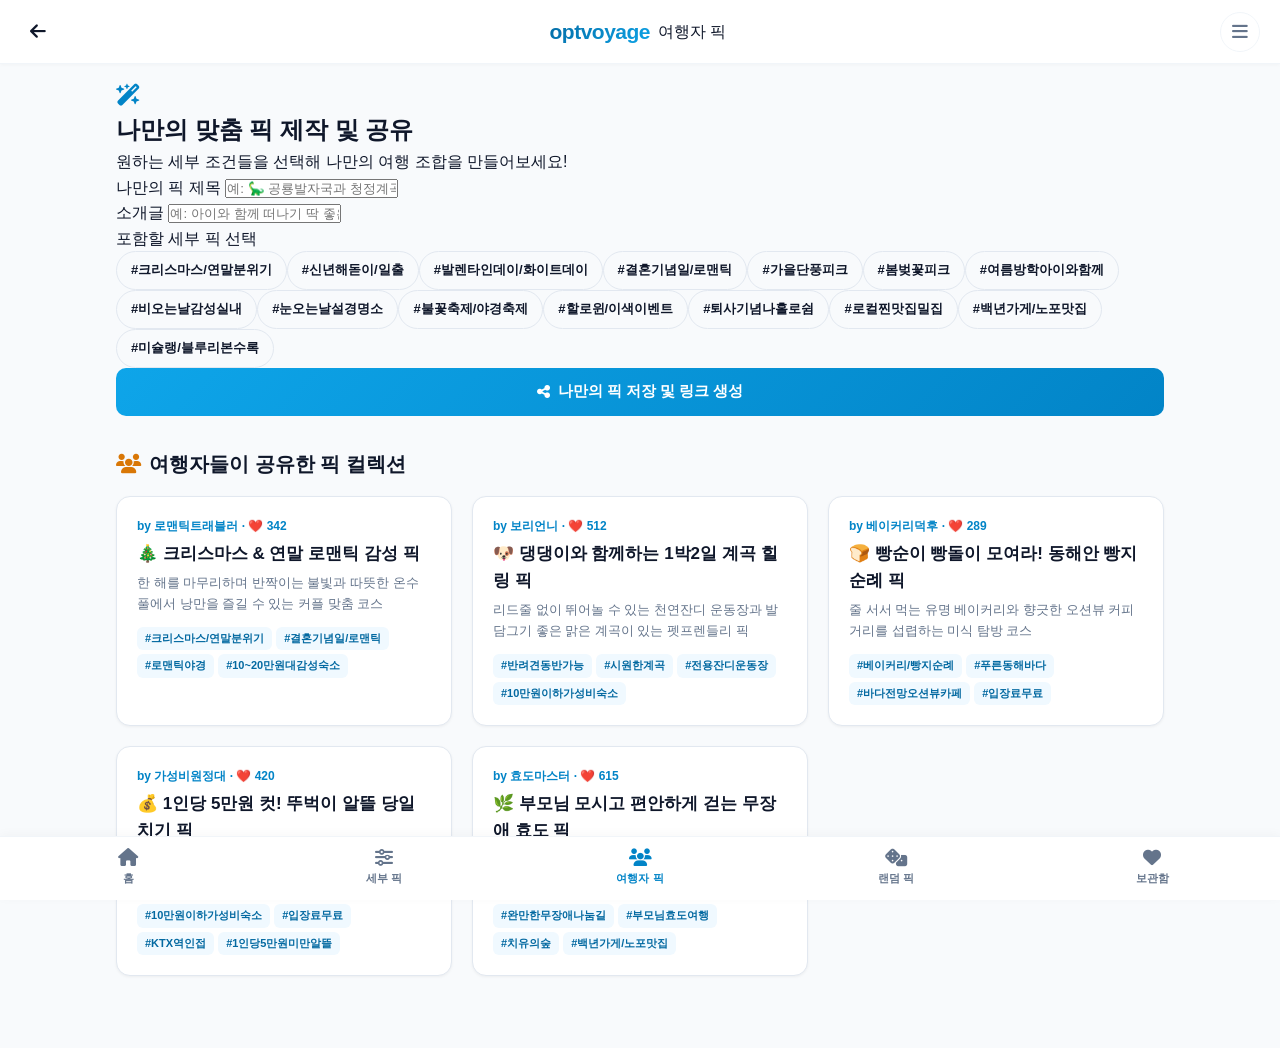
==== commit 0026cd2b: "Refactor community.html for improved structure" ====
--- a/community.html
+++ b/community.html
@@ -2,103 +2,71 @@
 <html lang="ko">
 <head>
   <meta charset="UTF-8">
-  <meta name="viewport" content="width=device-width, initial-scale=1.0">
-  <title>여행자 추천 픽 & 나만의 픽 - optvoyage</title>
+  <meta name="viewport" content="width=device-width, initial-scale=1.0, maximum-scale=1.0, user-scalable=no">
+  <title>여행자 픽 - optvoyage</title>
   <link rel="stylesheet" href="css/style.css">
-  <link rel="stylesheet" href="https://cdnjs.cloudflare.com/ajax/libs/font-awesome/6.5.1/css/all.min.css" integrity="sha512-DTOQO9RWCH3ppGqcWaEA1BIZOC6xxalwEsw9c2QQeAIftl+Vegovlnee1c9QX4TctnWMn13TZye+giMm8e2LwA==" crossorigin="anonymous" referrerpolicy="no-referrer" />
+  <link rel="stylesheet" href="https://cdnjs.cloudflare.com/ajax/libs/font-awesome/6.5.1/css/all.min.css" />
 </head>
 <body>
 
-  <!-- Sticky Header -->
   <header class="site-header">
     <div class="header-left">
-      <button class="back-btn" id="backBtn" aria-label="뒤로가기"><i class="fa-solid fa-arrow-left"></i></button>
+      <button class="back-btn" id="backBtn"><i class="fa-solid fa-arrow-left"></i></button>
+    </div>
+    <div class="header-center">
       <a href="index.html" class="logo-wrap">
-        <div class="logo-title" style="font-size: 19px;">여행자 픽 & 나만의 픽</div>
+        <span class="logo-title">optvoyage</span>
+        <span class="header-page-title">여행자 픽</span>
       </a>
     </div>
     <div class="header-right">
-      <button class="header-icon-btn" id="menuBtn" aria-label="메뉴"><i class="fa-solid fa-ellipsis-vertical"></i></button>
-      <div class="chrome-dropdown" id="dropdownMenu">
-        <div class="dropdown-header">optvoyage 메뉴</div>
-        <a href="index.html" class="dropdown-item"><i class="fa-solid fa-house"></i> <span>홈으로 이동</span></a>
-        <a href="search.html" class="dropdown-item"><i class="fa-solid fa-sliders"></i> <span>세부 픽 검색</span></a>
-        <a href="random.html" class="dropdown-item"><i class="fa-solid fa-dice"></i> <span>운명의 랜덤 픽</span></a>
-        <a href="search.html?view=bookmarks" class="dropdown-item"><i class="fa-solid fa-heart"></i> <span>보관함</span></a>
-        <a href="https://buymeacoffee.com/djawjdaks8g" target="_blank" rel="noopener noreferrer" class="dropdown-item">
-          <i class="fa-solid fa-mug-hot" style="color: #ffdd00;"></i> <span>개발자 응원하기</span>
-        </a>
-        <a href="privacy.html" class="dropdown-item"><i class="fa-solid fa-shield-halved"></i> <span>프라이버시</span></a>
-      </div>
+      <button class="header-icon-btn" id="menuBtn"><i class="fa-solid fa-bars"></i></button>
     </div>
   </header>
 
-  <main class="container" style="padding-top: 24px;">
-
-    <!-- Create My Pick Card -->
-    <div style="background: #ffffff; border-radius: var(--radius-lg); border: 1px solid #e2e8f0; padding: 24px; box-shadow: var(--shadow-sm); margin-bottom: 32px;">
-      <h2 style="font-size: 20px; font-weight: 800; color: var(--text-main); margin-bottom: 8px; display: flex; align-items: center; gap: 8px;">
-        <i class="fa-solid fa-wand-magic-sparkles" style="color: var(--primary-600);"></i>
-        <span>나만의 픽 만들기 & 공유</span>
-      </h2>
-      <p style="font-size: 14px; color: var(--text-muted); margin-bottom: 20px;">
-        내가 좋아하는 여행 조건을 조합해 나만의 여행 픽을 만들고 친구에게 링크를 공유해보세요!
-      </p>
-
-      <div style="margin-bottom: 16px;">
-        <label style="display: block; font-size: 13px; font-weight: 700; margin-bottom: 6px;">픽 제목</label>
-        <input type="text" id="myPickTitle" placeholder="예: 🎄 크리스마스 로맨틱 야경 픽 / 🐶 댕댕이와 계곡 힐링" style="width: 100%; padding: 10px 14px; border: 1px solid #cbd5e1; border-radius: 8px; font-size: 14px; outline: none;">
+  <main class="container" style="padding-top: 20px;">
+    <div class="create-pick-card">
+      <div class="create-pick-header">
+        <i class="fa-solid fa-wand-magic-sparkles" style="color: var(--primary-600); font-size: 22px;"></i>
+        <div>
+          <h2 class="create-pick-title">나만의 맞춤 픽 제작 및 공유</h2>
+          <p class="create-pick-sub">원하는 세부 조건들을 선택해 나만의 여행 조합을 만들어보세요!</p>
+        </div>
       </div>
 
-      <div style="margin-bottom: 16px;">
-        <label style="display: block; font-size: 13px; font-weight: 700; margin-bottom: 6px;">픽 소개 한 줄</label>
-        <input type="text" id="myPickDesc" placeholder="예: 가성비 좋은 숙소와 찐맛집 위주로 즐기는 알뜰 코스" style="width: 100%; padding: 10px 14px; border: 1px solid #cbd5e1; border-radius: 8px; font-size: 14px; outline: none;">
+      <div class="form-group">
+        <label>나만의 픽 제목</label>
+        <input type="text" id="myPickTitle" placeholder="예: 🦕 공룡발자국과 청정계곡 힐링 픽">
       </div>
 
-      <div style="margin-bottom: 20px;">
-        <label style="display: block; font-size: 13px; font-weight: 700; margin-bottom: 8px;">태그 추가 (클릭하여 선택)</label>
-        <div style="display: flex; flex-wrap: wrap; gap: 6px;" id="pickAvailableTags"></div>
+      <div class="form-group">
+        <label>소개글</label>
+        <input type="text" id="myPickDesc" placeholder="예: 아이와 함께 떠나기 딱 좋은 1박 2일 코스">
+      </div>
+
+      <div class="form-group">
+        <label>포함할 세부 픽 선택</label>
+        <div class="tag-chips-flex" id="pickAvailableTags"></div>
       </div>
 
       <button id="createAndShareBtn" class="btn-large-action" style="width: 100%;">
-        <i class="fa-solid fa-share-nodes"></i> 나만의 픽 저장 & 친구 공유 링크 복사
+        <i class="fa-solid fa-share-nodes"></i> 나만의 픽 저장 및 링크 생성
       </button>
     </div>
 
-    <!-- Community Curated Picks -->
     <div class="section-header">
-      <h2 class="section-title">
-        <i class="fa-solid fa-users" style="color: #d97706;"></i>
-        <span>여행자들이 추천하는 인기 픽</span>
-      </h2>
+      <h2 class="section-title"><i class="fa-solid fa-users" style="color: #d97706;"></i> 여행자들이 공유한 픽 컬렉션</h2>
     </div>
 
-    <div class="cards-grid" id="communityGrid" style="grid-template-columns: repeat(auto-fill, minmax(300px, 1fr));"></div>
-
+    <div class="cards-grid" id="communityGrid"></div>
   </main>
 
-  <!-- Bottom Navigation -->
   <nav class="bottom-nav">
-    <a href="index.html" class="bottom-nav-item">
-      <i class="fa-solid fa-house"></i>
-      <span>홈</span>
-    </a>
-    <a href="search.html" class="bottom-nav-item">
-      <i class="fa-solid fa-magnifying-glass"></i>
-      <span>세부 픽</span>
-    </a>
-    <a href="community.html" class="bottom-nav-item active">
-      <i class="fa-solid fa-users"></i>
-      <span>여행자 픽</span>
-    </a>
-    <a href="random.html" class="bottom-nav-item">
-      <i class="fa-solid fa-dice"></i>
-      <span>랜덤 픽</span>
-    </a>
-    <a href="search.html?view=bookmarks" class="bottom-nav-item">
-      <i class="fa-solid fa-heart"></i>
-      <span>보관함</span>
-    </a>
+    <a href="index.html" class="bottom-nav-item"><i class="fa-solid fa-house"></i><span>홈</span></a>
+    <a href="search.html" class="bottom-nav-item"><i class="fa-solid fa-sliders"></i><span>세부 픽</span></a>
+    <a href="community.html" class="bottom-nav-item active"><i class="fa-solid fa-users"></i><span>여행자 픽</span></a>
+    <a href="random.html" class="bottom-nav-item"><i class="fa-solid fa-dice"></i><span>랜덤 픽</span></a>
+    <a href="search.html?view=bookmarks" class="bottom-nav-item"><i class="fa-solid fa-heart"></i><span>보관함</span></a>
   </nav>
 
   <script type="module" src="js/community.js"></script>
--- a/css/style.css
+++ b/css/style.css
@@ -1,4 +1,4 @@
-/* optvoyage - Modern Sky/Ocean Blue Design System */
+/* optvoyage - Yanolja-Inspired Modern Sky/Ocean Blue Design System */
 :root {
   --primary-50: #f0f9ff;
   --primary-100: #e0f2fe;
@@ -11,11 +11,8 @@
   --primary-800: #075985;
   --primary-900: #0c4a6e;
 
-  --edu-green: #059669;
-  --edu-bg: #ecfdf5;
-  --edu-border: #a7f3d0;
-
-  --bg-main: #f8fafc;
+  --yanolja-blue: #0284c7;
+  --yanolja-bg: #f8fafc;
   --text-main: #0f172a;
   --text-muted: #64748b;
   --text-light: #94a3b8;
@@ -27,8 +24,8 @@
   --radius-md: 10px;
   --radius-full: 9999px;
 
-  --shadow-sm: 0 1px 3px rgba(0, 0, 0, 0.04);
-  --shadow-md: 0 4px 16px -2px rgba(2, 132, 199, 0.08), 0 2px 6px -2px rgba(0, 0, 0, 0.04);
+  --shadow-sm: 0 1px 3px rgba(0, 0, 0, 0.05);
+  --shadow-md: 0 4px 16px -2px rgba(2, 132, 199, 0.08), 0 2px 6px -2px rgba(0, 0, 0, 0.05);
   --shadow-lg: 0 12px 28px -4px rgba(2, 132, 199, 0.14);
   --transition: all 0.2s cubic-bezier(0.4, 0, 0.2, 1);
 }
@@ -41,12 +38,12 @@
 }
 
 body {
-  font-family: -apple-system, BlinkMacSystemFont, "Pretendard", "Apple SD Gothic Neo", "Segoe UI", Roboto, sans-serif;
-  background-color: var(--bg-main);
+  font-family: -apple-system, BlinkMacSystemFont, "Pretendard", "Segoe UI", Roboto, "Helvetica Neue", Arial, sans-serif;
+  background-color: var(--yanolja-bg);
   color: var(--text-main);
   min-height: 100vh;
   line-height: 1.6;
-  padding-bottom: 72px; /* 모바일 하단 네비게이션 공간 */
+  padding-bottom: 72px;
 }
 
 a {
@@ -54,7 +51,7 @@
   color: inherit;
 }
 
-/* 상단 고정 헤더 (상단 중앙 로고) */
+/* Header */
 .site-header {
   position: sticky;
   top: 0;
@@ -68,36 +65,32 @@
   justify-content: space-between;
   padding: 0 20px;
   z-index: 1000;
-  box-shadow: 0 1px 4px rgba(0, 0, 0, 0.02);
+  box-shadow: 0 1px 4px rgba(0, 0, 0, 0.03);
 }
 
 .header-left {
-  flex: 1;
-  display: flex;
-  align-items: center;
-  gap: 10px;
-}
-
-.header-center {
-  flex: 2;
+  display: flex;
+  align-items: center;
+  gap: 12px;
+}
+
+.back-btn {
+  background: none;
+  border: none;
+  font-size: 18px;
+  color: var(--text-main);
+  cursor: pointer;
+  width: 36px;
+  height: 36px;
   display: flex;
   align-items: center;
   justify-content: center;
-}
-
-.header-right {
-  flex: 1;
-  display: flex;
-  align-items: center;
-  justify-content: flex-end;
-  gap: 10px;
-  position: relative;
-}
-
-.header-sub-link {
-  font-size: 19px;
-  color: var(--primary-600);
-  padding: 6px;
+  border-radius: 50%;
+  transition: var(--transition);
+}
+
+.back-btn:hover {
+  background: #f1f5f9;
 }
 
 .logo-wrap {
@@ -107,57 +100,63 @@
   cursor: pointer;
 }
 
-.logo-icon {
-  font-size: 22px;
-  color: var(--primary-600);
+.logo-badge {
+  width: 34px;
+  height: 34px;
+  border-radius: 10px;
+  background: linear-gradient(135deg, var(--primary-500), var(--primary-700));
+  display: flex;
+  align-items: center;
+  justify-content: center;
+  color: #fff;
+  font-size: 17px;
+  box-shadow: 0 2px 8px rgba(14, 165, 233, 0.3);
 }
 
 .logo-title {
-  font-size: 22px;
-  font-weight: 900;
+  font-size: 21px;
+  font-weight: 800;
   letter-spacing: -0.5px;
   background: linear-gradient(135deg, var(--primary-700), var(--primary-500));
   -webkit-background-clip: text;
   -webkit-text-fill-color: transparent;
 }
 
-.header-page-title {
-  font-size: 14px;
-  font-weight: 700;
-  color: var(--text-muted);
-  margin-left: 6px;
-  border-left: 1px solid #e2e8f0;
-  padding-left: 8px;
-}
-
-.coffee-sponsor-btn {
+.header-right {
+  display: flex;
+  align-items: center;
+  gap: 8px;
+  position: relative;
+}
+
+/* Buy Me A Coffee Header Button */
+.bmc-top-btn {
   display: inline-flex;
   align-items: center;
   gap: 6px;
-  background: #fef08a;
-  color: #854d0e;
-  border: 1px solid #fde047;
-  padding: 6px 12px;
-  border-radius: var(--radius-full);
+  background: #ffdd00;
+  color: #000;
   font-size: 12px;
   font-weight: 800;
-  box-shadow: 0 2px 6px rgba(250, 204, 21, 0.25);
-  transition: var(--transition);
-}
-
-.coffee-sponsor-btn:hover {
-  background: #fde047;
+  padding: 6px 12px;
+  border-radius: 20px;
+  box-shadow: 0 2px 6px rgba(0,0,0,0.1);
+  transition: var(--transition);
+}
+
+.bmc-top-btn:hover {
   transform: translateY(-1px);
+  background: #facc15;
 }
 
 .header-icon-btn {
-  width: 38px;
-  height: 38px;
+  width: 40px;
+  height: 40px;
   border-radius: 50%;
-  border: 1px solid #e2e8f0;
-  background: #ffffff;
-  color: var(--text-main);
-  font-size: 17px;
+  border: 1px solid #f1f5f9;
+  background: #ffffff;
+  color: var(--text-muted);
+  font-size: 18px;
   display: flex;
   align-items: center;
   justify-content: center;
@@ -165,23 +164,15 @@
   transition: var(--transition);
 }
 
-.back-btn {
-  background: none;
-  border: none;
-  font-size: 18px;
-  color: var(--text-main);
-  cursor: pointer;
-  width: 36px;
-  height: 36px;
-  display: flex;
-  align-items: center;
-  justify-content: center;
-}
-
-/* 드롭다운 메뉴 */
+.header-icon-btn:hover, .header-icon-btn.active {
+  background: var(--primary-50);
+  color: var(--primary-600);
+}
+
+/* Chrome 3-Dots Dropdown */
 .chrome-dropdown {
   position: absolute;
-  top: 50px;
+  top: 52px;
   right: 0;
   width: 270px;
   background: #ffffff;
@@ -209,113 +200,138 @@
   display: flex;
   align-items: center;
   gap: 12px;
-  padding: 11px 18px;
-  font-size: 13.5px;
+  padding: 12px 18px;
+  font-size: 14px;
   font-weight: 600;
   color: var(--text-main);
   transition: var(--transition);
+}
+
+.dropdown-item i {
+  width: 18px;
+  color: var(--primary-600);
 }
 
 .dropdown-item:hover {
   background: var(--primary-50);
   color: var(--primary-700);
-}
-
-.dropdown-item i {
-  width: 18px;
-  text-align: center;
 }
 
 .dropdown-item .badge {
   margin-left: auto;
   font-size: 10px;
   padding: 2px 6px;
-  background: #fee2e2;
-  color: #dc2626;
+  background: var(--primary-100);
+  color: var(--primary-700);
   border-radius: 99px;
+  font-weight: 700;
+}
+
+/* Bottom Navigation Bar */
+.bottom-nav {
+  position: fixed;
+  bottom: 0;
+  left: 0;
+  right: 0;
+  height: 64px;
+  background: #ffffff;
+  border-top: 1px solid #f1f5f9;
+  display: flex;
+  align-items: center;
+  justify-content: space-around;
+  z-index: 1000;
+  box-shadow: 0 -2px 10px rgba(0, 0, 0, 0.03);
+}
+
+.bottom-nav-item {
+  display: flex;
+  flex-direction: column;
+  align-items: center;
+  justify-content: center;
+  gap: 3px;
+  color: var(--text-muted);
+  font-size: 11px;
+  font-weight: 600;
+  cursor: pointer;
+  transition: var(--transition);
+  flex: 1;
+  height: 100%;
+}
+
+.bottom-nav-item i {
+  font-size: 18px;
+}
+
+.bottom-nav-item.active, .bottom-nav-item:hover {
+  color: var(--primary-600);
+}
+
+/* Main Container */
+.container {
+  max-width: 1080px;
+  margin: 0 auto;
+  padding: 0 16px;
+}
+
+/* Hero Section */
+.main-hero {
+  background: linear-gradient(180deg, #dbeafe 0%, #e0f2fe 60%, #f8fafc 100%);
+  padding: 40px 16px 28px 16px;
+  text-align: center;
+}
+
+.hero-tagline {
+  display: inline-flex;
+  align-items: center;
+  gap: 6px;
+  background: rgba(255, 255, 255, 0.9);
+  padding: 5px 14px;
+  border-radius: 999px;
+  font-size: 12px;
+  font-weight: 700;
+  color: var(--primary-700);
+  margin-bottom: 14px;
+  border: 1px solid var(--primary-200);
+}
+
+.hero-title {
+  font-size: 32px;
   font-weight: 800;
-}
-
-.dropdown-item .badge-new {
-  margin-left: auto;
-  font-size: 10px;
-  padding: 2px 6px;
-  background: var(--edu-bg);
-  color: var(--edu-green);
-  border-radius: 99px;
-  font-weight: 800;
-}
-
-.dropdown-divider {
-  height: 1px;
-  background: #f1f5f9;
-  margin: 6px 0;
-}
-
-/* 구글 스타일 미니멀 히어로 */
-.google-hero-section {
-  background: linear-gradient(180deg, #dbeafe 0%, #e0f2fe 50%, #f8fafc 100%);
-  padding: 44px 16px 36px 16px;
-  text-align: center;
-}
-
-.google-hero-container {
-  max-width: 680px;
-  margin: 0 auto;
-}
-
-.hero-brand-symbol {
-  width: 50px;
-  height: 50px;
-  background: #ffffff;
-  border-radius: 16px;
-  display: inline-flex;
-  align-items: center;
-  justify-content: center;
-  font-size: 22px;
+  line-height: 1.3;
+  color: var(--text-main);
+  margin-bottom: 12px;
+}
+
+.hero-title span {
   color: var(--primary-600);
-  box-shadow: 0 4px 14px rgba(14, 165, 233, 0.2);
-  margin-bottom: 16px;
-}
-
-.google-hero-heading {
-  font-size: 32px;
-  font-weight: 900;
-  letter-spacing: -0.8px;
-  color: var(--text-main);
-  margin-bottom: 10px;
-}
-
-.google-hero-desc {
+}
+
+.hero-sub {
   font-size: 15px;
   color: var(--text-muted);
   margin-bottom: 24px;
 }
 
-/* 중앙 대형 검색창 */
-.google-search-box {
-  background: #ffffff;
+/* Yanolja Search Box */
+.main-search-bar {
+  max-width: 640px;
+  margin: 0 auto;
+  background: #ffffff;
+  border-radius: 999px;
+  padding: 8px 10px 8px 20px;
+  display: flex;
+  align-items: center;
+  box-shadow: 0 8px 24px rgba(14, 165, 233, 0.15);
   border: 2px solid var(--primary-200);
-  border-radius: 999px;
-  padding: 6px 10px 6px 22px;
-  display: flex;
-  align-items: center;
-  box-shadow: 0 8px 24px rgba(14, 165, 233, 0.12);
-  transition: var(--transition);
-}
-
-.google-search-box:focus-within {
+  transition: var(--transition);
+}
+
+.main-search-bar:focus-within {
   border-color: var(--primary-500);
-  box-shadow: 0 10px 28px rgba(14, 165, 233, 0.2);
-}
-
-.search-leading-icon {
-  font-size: 18px;
-  color: var(--primary-600);
-  margin-right: 12px;
-}
-
-.google-search-box input {
+  box-shadow: 0 10px 28px rgba(14, 165, 233, 0.22);
+}
+
+.main-search-bar input {
   flex: 1;
   border: none;
   outline: none;
@@ -323,99 +339,23 @@
   color: var(--text-main);
 }
 
-.search-submit-btn {
-  width: 44px;
-  height: 44px;
-  border-radius: 50%;
+.main-search-bar button {
+  background: linear-gradient(135deg, var(--primary-500), var(--primary-600));
+  color: #ffffff;
   border: none;
-  background: linear-gradient(135deg, var(--primary-500), var(--primary-600));
-  color: #fff;
-  font-size: 16px;
-  cursor: pointer;
-  display: flex;
-  align-items: center;
-  justify-content: center;
-  transition: var(--transition);
-}
-
-.google-hero-actions {
-  display: flex;
-  align-items: center;
-  justify-content: center;
-  gap: 12px;
-  margin-top: 20px;
-}
-
-.hero-action-btn {
+  border-radius: 999px;
   padding: 10px 20px;
-  border-radius: 999px;
-  font-size: 13.5px;
-  font-weight: 700;
-  display: inline-flex;
-  align-items: center;
-  gap: 6px;
-  transition: var(--transition);
-}
-
-.primary-action {
-  background: #ffffff;
-  color: var(--primary-700);
-  border: 1px solid var(--primary-200);
-  box-shadow: var(--shadow-sm);
-}
-
-.secondary-action {
-  background: #f3e8ff;
-  color: #7e22ce;
-  border: 1px solid #e9d5ff;
-}
-
-.quick-tag-chips {
-  margin-top: 20px;
-  display: flex;
-  align-items: center;
-  justify-content: center;
-  flex-wrap: wrap;
-  gap: 8px;
-  font-size: 12px;
-}
-
-.tag-chip-label {
-  color: var(--text-muted);
-  font-weight: 700;
-}
-
-.quick-chip {
-  background: rgba(255, 255, 255, 0.85);
-  border: 1px solid var(--primary-200);
-  padding: 4px 10px;
-  border-radius: 999px;
-  color: var(--primary-800);
-  font-weight: 600;
-  display: inline-flex;
-  align-items: center;
-  gap: 4px;
-  transition: var(--transition);
-}
-
-.quick-chip:hover {
-  background: #ffffff;
-  border-color: var(--primary-400);
-  transform: translateY(-1px);
-}
-
-/* 공통 컨테이너 */
-.container {
-  max-width: 1080px;
-  margin: 0 auto;
-  padding: 0 16px;
-}
-
-/* 야놀자 스타일 카테고리 아이콘 그리드 */
+  font-size: 14px;
+  font-weight: 700;
+  cursor: pointer;
+  transition: var(--transition);
+}
+
+/* Category Grid */
 .category-icons-grid {
   display: grid;
-  grid-template-columns: repeat(6, 1fr);
-  gap: 12px;
+  grid-template-columns: repeat(5, 1fr);
+  gap: 14px;
   margin: 28px 0;
 }
 
@@ -429,15 +369,15 @@
 }
 
 .category-icon-circle {
-  width: 52px;
-  height: 52px;
-  border-radius: 16px;
+  width: 54px;
+  height: 54px;
+  border-radius: 18px;
   display: flex;
   align-items: center;
   justify-content: center;
-  font-size: 21px;
+  font-size: 22px;
+  transition: var(--transition);
   box-shadow: var(--shadow-sm);
-  transition: var(--transition);
 }
 
 .category-icon-item:hover .category-icon-circle {
@@ -446,120 +386,12 @@
 }
 
 .category-icon-item span {
-  font-size: 12px;
-  font-weight: 700;
-  color: var(--text-main);
-}
-
-/* 세시간전(3ha) 스마트 어필리에이트 배너 */
-.affiliate-smart-banner {
-  background: linear-gradient(135deg, #0284c7, #0369a1);
-  border-radius: var(--radius-xl);
-  padding: 24px;
-  color: #ffffff;
-  display: flex;
-  align-items: center;
-  justify-content: space-between;
-  flex-wrap: wrap;
-  gap: 16px;
-  box-shadow: var(--shadow-md);
-  margin-top: 10px;
-}
-
-.aff-tag {
-  display: inline-block;
-  background: rgba(255, 255, 255, 0.2);
-  padding: 3px 10px;
-  border-radius: 999px;
-  font-size: 11px;
-  font-weight: 800;
-  margin-bottom: 6px;
-}
-
-.aff-title {
-  font-size: 19px;
-  font-weight: 800;
-  margin-bottom: 4px;
-}
-
-.aff-desc {
-  font-size: 13px;
-  opacity: 0.9;
-}
-
-.aff-banner-actions {
-  display: flex;
-  gap: 10px;
-  flex-wrap: wrap;
-}
-
-.aff-btn {
-  padding: 10px 18px;
-  border-radius: var(--radius-md);
-  font-size: 13.5px;
-  font-weight: 800;
-  display: inline-flex;
-  align-items: center;
-  gap: 6px;
-  transition: var(--transition);
-}
-
-.aff-btn-primary {
-  background: #ffffff;
-  color: var(--primary-700);
-}
-
-.aff-btn-secondary {
-  background: #fef08a;
-  color: #854d0e;
-}
-
-/* 추가 어필리에이트 그리드 섹션 */
-.affiliate-grid-section {
-  display: grid;
-  grid-template-columns: repeat(auto-fill, minmax(240px, 1fr));
-  gap: 14px;
-  margin: 36px 0;
-}
-
-.aff-card {
-  background: #ffffff;
-  border: 1px solid #e2e8f0;
-  border-radius: var(--radius-lg);
-  padding: 16px;
-  display: flex;
-  align-items: center;
-  gap: 14px;
-  box-shadow: var(--shadow-sm);
-}
-
-.aff-card i {
-  font-size: 24px;
-  color: var(--primary-600);
-}
-
-.aff-info {
-  flex: 1;
-}
-
-.aff-info h4 {
-  font-size: 14px;
-  font-weight: 800;
-  margin-bottom: 2px;
-}
-
-.aff-info p {
-  font-size: 11.5px;
-  color: var(--text-muted);
-}
-
-.aff-card-link {
-  font-size: 12px;
-  font-weight: 800;
-  color: var(--primary-600);
-}
-
-/* 섹션 헤더 */
+  font-size: 12.5px;
+  font-weight: 700;
+  color: var(--text-main);
+}
+
+/* Section Header */
 .section-header {
   display: flex;
   align-items: center;
@@ -568,7 +400,7 @@
 }
 
 .section-title {
-  font-size: 19px;
+  font-size: 20px;
   font-weight: 800;
   color: var(--text-main);
   display: flex;
@@ -582,11 +414,11 @@
   color: var(--primary-600);
 }
 
-/* 여행지 카드 그리드 */
+/* Cards Grid */
 .cards-grid {
   display: grid;
   grid-template-columns: repeat(auto-fill, minmax(280px, 1fr));
-  gap: 18px;
+  gap: 20px;
 }
 
 .dest-card {
@@ -624,19 +456,6 @@
 
 .dest-card:hover .card-thumb {
   transform: scale(1.05);
-}
-
-.card-badge {
-  position: absolute;
-  top: 10px;
-  left: 10px;
-  background: rgba(15, 23, 42, 0.75);
-  backdrop-filter: blur(4px);
-  color: #fff;
-  font-size: 11px;
-  font-weight: 700;
-  padding: 3px 8px;
-  border-radius: 6px;
 }
 
 .card-bookmark-btn {
@@ -662,6 +481,19 @@
   color: #ef4444;
 }
 
+.card-badge {
+  position: absolute;
+  top: 10px;
+  left: 10px;
+  background: rgba(15, 23, 42, 0.7);
+  backdrop-filter: blur(4px);
+  color: #fff;
+  font-size: 11px;
+  font-weight: 700;
+  padding: 3px 8px;
+  border-radius: 6px;
+}
+
 .card-content {
   padding: 16px;
   display: flex;
@@ -712,10 +544,9 @@
   border-radius: 6px;
 }
 
-.card-tag-pill.edu {
-  background: var(--edu-bg);
-  color: var(--edu-green);
-  font-weight: 700;
+.card-tag-pill.pet {
+  background: #fef3c7;
+  color: #92400e;
 }
 
 .card-footer {
@@ -740,168 +571,10 @@
   color: var(--text-main);
 }
 
-/* 150+ 세부 픽 선택기 (search.html) */
-.pick-selector-card {
-  background: #ffffff;
-  border: 1px solid #e2e8f0;
-  border-radius: var(--radius-xl);
-  padding: 18px;
-  box-shadow: var(--shadow-sm);
-  margin-bottom: 16px;
-}
-
-.pick-selector-header {
-  display: flex;
-  align-items: center;
-  justify-content: space-between;
-  margin-bottom: 14px;
-}
-
-.pick-header-title {
-  font-size: 16px;
-  font-weight: 800;
-  display: flex;
-  align-items: center;
-  gap: 6px;
-}
-
-.pick-helper-text {
-  font-size: 12px;
-  color: var(--text-muted);
-}
-
-.category-tabs-bar {
-  display: flex;
-  gap: 8px;
-  overflow-x: auto;
-  padding-bottom: 10px;
-  scrollbar-width: none;
-}
-.category-tabs-bar::-webkit-scrollbar {
-  display: none;
-}
-
-.tag-chips-wrap {
-  background: #f8fafc;
-  border: 1px solid #e2e8f0;
-  border-radius: var(--radius-md);
-  padding: 14px;
-}
-
-.tag-chips-header {
-  font-size: 13px;
-  font-weight: 700;
-  color: var(--text-muted);
-  margin-bottom: 10px;
-}
-
-.tag-chips-flex {
-  display: flex;
-  flex-wrap: wrap;
-  gap: 8px;
-}
-
-.tag-chip {
-  padding: 7px 14px;
-  background: #ffffff;
-  border: 1px solid #cbd5e1;
-  border-radius: 999px;
-  font-size: 13px;
-  font-weight: 600;
-  color: var(--text-main);
-  cursor: pointer;
-  transition: var(--transition);
-  white-space: nowrap;
-}
-
-.tag-chip:hover {
-  background: var(--primary-50);
-  border-color: var(--primary-300);
-}
-
-.tag-chip.selected {
-  background: linear-gradient(135deg, var(--primary-500), var(--primary-600));
-  border-color: var(--primary-600);
-  color: #ffffff;
-}
-
-.active-filter-summary {
-  display: flex;
-  align-items: center;
-  justify-content: space-between;
-  flex-wrap: wrap;
-  gap: 8px;
-  background: #e0f2fe;
-  border: 1px solid #bae6fd;
-  border-radius: var(--radius-md);
-  padding: 10px 14px;
-  margin-bottom: 18px;
-}
-
-.summary-left {
-  display: flex;
-  align-items: center;
-  gap: 8px;
-  flex-wrap: wrap;
-}
-
-.summary-label {
-  font-size: 12.5px;
-  font-weight: 800;
-  color: var(--primary-800);
-}
-
-.active-tags-container {
-  display: flex;
-  flex-wrap: wrap;
-  gap: 6px;
-}
-
-.clear-all-btn {
-  background: none;
-  border: none;
-  font-size: 12px;
-  font-weight: 800;
-  color: #0369a1;
-  cursor: pointer;
-}
-
-.search-result-meta-bar {
-  display: flex;
-  align-items: center;
-  justify-content: space-between;
-  margin-bottom: 14px;
-}
-
-.result-title-group {
-  display: flex;
-  align-items: center;
-  gap: 8px;
-}
-
-.search-result-heading {
-  font-size: 18px;
-  font-weight: 800;
-}
-
-.result-count-badge {
-  font-size: 13px;
-  color: var(--text-muted);
-}
-
-.aff-badge-link {
-  font-size: 12px;
-  font-weight: 800;
-  color: #0369a1;
-  background: #e0f2fe;
-  padding: 5px 10px;
-  border-radius: 999px;
-}
-
-/* 상세 페이지 (detail.html) */
+/* Detail Page Layout */
 .detail-hero-banner {
   width: 100%;
-  height: 320px;
+  height: 340px;
   position: relative;
   overflow: hidden;
   background: #cbd5e1;
@@ -913,84 +586,84 @@
   object-fit: cover;
 }
 
-.detail-img-gradient {
-  position: absolute;
-  bottom: 0;
-  left: 0;
-  right: 0;
-  height: 80px;
-  background: linear-gradient(to top, rgba(0,0,0,0.5), transparent);
-}
-
 .detail-body-container {
-  max-width: 840px;
-  margin: -36px auto 0 auto;
+  max-width: 860px;
+  margin: -30px auto 0 auto;
   position: relative;
   z-index: 10;
   background: #ffffff;
   border-radius: var(--radius-xl) var(--radius-xl) 0 0;
-  padding: 26px 20px;
+  padding: 28px 20px;
   box-shadow: 0 -4px 16px rgba(0, 0, 0, 0.05);
 }
 
 .detail-main-header {
+  margin-bottom: 20px;
   border-bottom: 1px solid #f1f5f9;
-  padding-bottom: 18px;
-  margin-bottom: 20px;
-}
-
-.detail-badge-group {
-  display: flex;
-  gap: 6px;
+  padding-bottom: 20px;
+}
+
+.detail-title {
+  font-size: 26px;
+  font-weight: 800;
+  color: var(--text-main);
   margin-bottom: 8px;
 }
 
-.detail-title {
-  font-size: 25px;
-  font-weight: 900;
+.detail-meta-row {
+  display: flex;
+  align-items: center;
+  gap: 16px;
+  font-size: 14px;
+  color: var(--text-muted);
+}
+
+.detail-section-block {
+  margin-bottom: 24px;
+  padding-bottom: 20px;
+  border-bottom: 1px solid #f1f5f9;
+}
+
+.detail-block-title {
+  font-size: 17px;
+  font-weight: 800;
+  color: var(--text-main);
+  margin-bottom: 12px;
+  display: flex;
+  align-items: center;
+  gap: 8px;
+}
+
+.detail-info-row {
+  display: flex;
+  align-items: flex-start;
+  gap: 8px;
+  font-size: 14px;
   margin-bottom: 8px;
 }
 
-.detail-meta-row {
-  display: flex;
-  align-items: center;
-  gap: 14px;
-  font-size: 13.5px;
-  color: var(--text-muted);
-}
-
-.detail-section-block {
-  margin-bottom: 22px;
-  padding-bottom: 18px;
-  border-bottom: 1px solid #f1f5f9;
-}
-
-.detail-block-title {
-  font-size: 16.5px;
-  font-weight: 800;
-  margin-bottom: 12px;
-  display: flex;
-  align-items: center;
-  gap: 8px;
-}
-
-.detail-desc-text {
-  font-size: 14.5px;
-  line-height: 1.7;
+.detail-info-row strong {
+  min-width: 80px;
   color: var(--text-main);
 }
 
 .box-highlight {
   border-radius: var(--radius-md);
-  padding: 14px 16px;
-  font-size: 13.5px;
-  margin-bottom: 10px;
-}
-
-.box-edu {
-  background: var(--edu-bg);
-  border: 1px solid var(--edu-border);
-  color: #065f46;
+  padding: 14px 18px;
+  font-size: 14px;
+  margin-bottom: 14px;
+}
+
+.box-pet {
+  background: #fefce8;
+  border: 1px solid #fef08a;
+  color: #713f12;
+}
+
+.box-bf {
+  background: #eef2ff;
+  border: 1px solid #c7d2fe;
+  color: #312e81;
 }
 
 .box-food {
@@ -999,125 +672,66 @@
   color: #9a3412;
 }
 
-.box-pet {
-  background: #fefce8;
-  border: 1px solid #fef08a;
-  color: #713f12;
-}
-
-.box-bf {
-  background: #eef2ff;
-  border: 1px solid #c7d2fe;
-  color: #312e81;
-}
-
-.detail-info-row {
-  display: flex;
-  gap: 8px;
-  font-size: 14px;
-  margin-bottom: 6px;
-}
-
-.detail-info-row strong {
-  min-width: 80px;
-  color: var(--text-main);
-}
-
-.aff-deal-list {
-  display: flex;
-  flex-direction: column;
-  gap: 10px;
-}
-
-.aff-deal-item {
-  display: flex;
-  align-items: center;
-  gap: 12px;
-  background: #f8fafc;
-  border: 1px solid #e2e8f0;
-  border-radius: var(--radius-md);
-  padding: 12px 14px;
-  transition: var(--transition);
-}
-
-.aff-deal-item:hover {
-  background: var(--primary-50);
-  border-color: var(--primary-300);
-}
-
-.deal-icon {
-  width: 40px;
-  height: 40px;
-  border-radius: 10px;
-  display: flex;
-  align-items: center;
-  justify-content: center;
-  font-size: 18px;
-}
-
-.deal-info {
-  flex: 1;
-}
-
-.deal-info strong {
-  display: block;
-  font-size: 13.5px;
-  margin-bottom: 2px;
-}
-
-.deal-info span {
-  font-size: 12px;
-  color: var(--text-muted);
-}
-
-.deal-btn {
-  font-size: 12px;
-  font-weight: 800;
-  color: var(--primary-600);
-}
-
-.detail-tags-cloud {
-  display: flex;
-  flex-wrap: wrap;
-  gap: 6px;
-}
-
-/* 상세 하단 고정바 */
+/* Detail Bottom Bar */
 .detail-bottom-bar {
   position: fixed;
   bottom: 0;
   left: 0;
   right: 0;
-  height: 66px;
+  height: 68px;
   background: #ffffff;
   border-top: 1px solid #e2e8f0;
   display: flex;
   align-items: center;
-  padding: 0 16px;
+  justify-content: space-between;
+  padding: 0 20px;
   z-index: 1000;
 }
 
 .detail-bottom-inner {
-  max-width: 840px;
+  max-width: 860px;
   margin: 0 auto;
   width: 100%;
   display: flex;
   align-items: center;
-  gap: 10px;
+  justify-content: space-between;
+  gap: 12px;
+}
+
+.btn-large-action {
+  flex: 1;
+  background: linear-gradient(135deg, var(--primary-500), var(--primary-600));
+  color: #ffffff;
+  border: none;
+  height: 48px;
+  border-radius: var(--radius-md);
+  font-size: 15px;
+  font-weight: 700;
+  cursor: pointer;
+  display: flex;
+  align-items: center;
+  justify-content: center;
+  gap: 8px;
+  transition: var(--transition);
+}
+
+.btn-large-action:hover {
+  background: linear-gradient(135deg, var(--primary-600), var(--primary-700));
 }
 
 .btn-icon-square {
-  width: 44px;
-  height: 44px;
+  width: 48px;
+  height: 48px;
   border: 1px solid #cbd5e1;
-  background: #fff;
+  background: #ffffff;
   border-radius: var(--radius-md);
   color: var(--text-muted);
-  font-size: 17px;
+  font-size: 18px;
   display: flex;
   align-items: center;
   justify-content: center;
   cursor: pointer;
+  transition: var(--transition);
 }
 
 .btn-icon-square.active {
@@ -1125,253 +739,36 @@
   border-color: #ef4444;
 }
 
-.btn-large-affiliate {
-  flex: 1;
-  background: #fef08a;
-  color: #854d0e;
-  border: 1px solid #fde047;
-  height: 44px;
-  border-radius: var(--radius-md);
-  font-size: 13.5px;
-  font-weight: 800;
-  display: flex;
-  align-items: center;
-  justify-content: center;
+/* Tag Chips */
+.tag-chip {
+  display: inline-flex;
+  align-items: center;
   gap: 6px;
-}
-
-.btn-large-action {
-  flex: 1.2;
+  padding: 8px 14px;
+  background: #f8fafc;
+  border: 1px solid #e2e8f0;
+  border-radius: 999px;
+  font-size: 13px;
+  font-weight: 600;
+  color: var(--text-main);
+  cursor: pointer;
+  transition: var(--transition);
+  user-select: none;
+}
+
+.tag-chip:hover {
+  background: var(--primary-50);
+  border-color: var(--primary-300);
+  color: var(--primary-700);
+}
+
+.tag-chip.selected {
   background: linear-gradient(135deg, var(--primary-500), var(--primary-600));
-  color: #fff;
-  border: none;
-  height: 44px;
-  border-radius: var(--radius-md);
-  font-size: 13.5px;
-  font-weight: 800;
-  display: flex;
-  align-items: center;
-  justify-content: center;
-  gap: 6px;
-  cursor: pointer;
-}
-
-/* 랜덤 픽 주사위 (random.html) */
-.random-box-card {
-  background: #ffffff;
-  border-radius: var(--radius-xl);
-  border: 1px solid #e2e8f0;
-  padding: 36px 20px;
-  box-shadow: var(--shadow-sm);
-}
-
-.dice-wrapper {
-  width: 88px;
-  height: 88px;
-  margin: 24px auto;
-  background: linear-gradient(135deg, #a855f7, #6366f1);
-  border-radius: 22px;
-  display: flex;
-  align-items: center;
-  justify-content: center;
-  font-size: 42px;
-  color: #fff;
-  box-shadow: 0 10px 24px rgba(99, 102, 241, 0.35);
-  cursor: pointer;
-  transition: var(--transition);
-}
-
-.dice-wrapper.rolling {
-  animation: spinDice 0.6s infinite linear;
-}
-
-@keyframes spinDice {
-  0% { transform: rotate(0deg) scale(1.1); }
-  50% { transform: rotate(180deg) scale(0.9); }
-  100% { transform: rotate(360deg) scale(1.1); }
-}
-
-.random-result-card {
-  text-align: left;
-  background: var(--primary-50);
-  border: 1px solid var(--primary-200);
-  border-radius: var(--radius-lg);
-  overflow: hidden;
-  margin-bottom: 20px;
-}
-
-.random-result-img {
-  width: 100%;
-  height: 200px;
-  object-fit: cover;
-}
-
-/* 커뮤니티 & 나만의 픽 (community.html) */
-.create-pick-card {
-  background: #ffffff;
-  border-radius: var(--radius-lg);
-  border: 1px solid #e2e8f0;
-  padding: 24px;
-  box-shadow: var(--shadow-sm);
-  margin-bottom: 24px;
-}
-
-.create-pick-header {
-  display: flex;
-  align-items: center;
-  gap: 12px;
-  margin-bottom: 18px;
-}
-
-.create-pick-title {
-  font-size: 19px;
-  font-weight: 800;
-}
-
-.create-pick-sub {
-  font-size: 13px;
-  color: var(--text-muted);
-}
-
-.form-group {
-  margin-bottom: 16px;
-}
-
-.form-group label {
-  display: block;
-  font-size: 13px;
-  font-weight: 700;
-  margin-bottom: 6px;
-}
-
-.form-group input {
-  width: 100%;
-  padding: 10px 14px;
-  border: 1px solid #cbd5e1;
-  border-radius: 8px;
-  font-size: 14px;
-  outline: none;
-}
-
-.coffee-supporter-banner {
-  background: #fffbeb;
-  border: 1px solid #fef08a;
-  border-radius: var(--radius-lg);
-  padding: 18px;
-  display: flex;
-  align-items: center;
-  gap: 14px;
-  margin-bottom: 24px;
-  flex-wrap: wrap;
-}
-
-.coffee-icon {
-  font-size: 28px;
-  color: #d97706;
-}
-
-.coffee-content {
-  flex: 1;
-}
-
-.coffee-content h4 {
-  font-size: 15px;
-  font-weight: 800;
-  color: #92400e;
-}
-
-.coffee-content p {
-  font-size: 12.5px;
-  color: #b45309;
-}
-
-.coffee-donate-action {
-  background: #f59e0b;
+  border-color: var(--primary-600);
   color: #ffffff;
-  font-size: 13px;
-  font-weight: 800;
-  padding: 8px 16px;
-  border-radius: 999px;
-}
-
-/* 정책 페이지 (privacy & terms) */
-.policy-card {
-  background: #ffffff;
-  border-radius: var(--radius-lg);
-  border: 1px solid #e2e8f0;
-  padding: 30px 24px;
-  line-height: 1.8;
-  box-shadow: var(--shadow-sm);
-}
-
-.policy-notice-box {
-  background: #e0f2fe;
-  border: 1px solid #bae6fd;
-  border-radius: var(--radius-md);
-  padding: 16px;
-  margin-bottom: 24px;
-  color: #0369a1;
-  font-size: 13.5px;
-}
-
-.policy-section-title {
-  font-size: 17px;
-  font-weight: 800;
-  margin: 20px 0 8px 0;
-  color: var(--text-main);
-}
-
-.policy-desc {
-  font-size: 13.5px;
-  color: var(--text-muted);
-}
-
-.policy-list {
-  padding-left: 20px;
-  font-size: 13px;
-  color: var(--text-muted);
-  line-height: 1.9;
-}
-
-/* 하단 고정 내비게이션 바 */
-.bottom-nav {
-  position: fixed;
-  bottom: 0;
-  left: 0;
-  right: 0;
-  height: 64px;
-  background: #ffffff;
-  border-top: 1px solid #f1f5f9;
-  display: flex;
-  align-items: center;
-  justify-content: space-around;
-  z-index: 1000;
-  box-shadow: 0 -2px 10px rgba(0, 0, 0, 0.03);
-}
-
-.bottom-nav-item {
-  display: flex;
-  flex-direction: column;
-  align-items: center;
-  justify-content: center;
-  gap: 3px;
-  color: var(--text-muted);
-  font-size: 11px;
-  font-weight: 600;
-  cursor: pointer;
-  flex: 1;
-  height: 100%;
-}
-
-.bottom-nav-item i {
-  font-size: 18px;
-}
-
-.bottom-nav-item.active, .bottom-nav-item:hover {
-  color: var(--primary-600);
-}
-
-/* 토스트 알림 */
+}
+
+/* Toast */
 .toast-msg {
   position: fixed;
   bottom: 80px;
@@ -1379,9 +776,9 @@
   transform: translateX(-50%) translateY(50px);
   background: rgba(15, 23, 42, 0.9);
   color: #fff;
-  padding: 10px 20px;
+  padding: 12px 24px;
   border-radius: 999px;
-  font-size: 13.5px;
+  font-size: 14px;
   font-weight: 600;
   z-index: 3000;
   opacity: 0;
@@ -1394,71 +791,100 @@
   opacity: 1;
 }
 
-/* 푸터 */
+/* Footer Styling with Support Buttons */
 .site-footer {
   background: #ffffff;
   border-top: 1px solid #f1f5f9;
-  padding: 32px 16px 24px 16px;
+  padding: 36px 16px 24px 16px;
+  text-align: center;
+  font-size: 12.5px;
+  color: var(--text-muted);
+  margin-top: 50px;
+}
+
+.footer-support-box {
+  display: flex;
+  flex-direction: column;
+  align-items: center;
+  gap: 10px;
+  margin-top: 18px;
+  padding-top: 16px;
+  border-top: 1px dashed #e2e8f0;
+}
+
+.bmc-button {
+  display: inline-flex;
+  align-items: center;
+  gap: 8px;
+  background-color: #ffdd00;
+  color: #000000;
+  font-weight: 800;
+  padding: 10px 20px;
+  border-radius: 12px;
+  font-size: 13.5px;
+  box-shadow: 0 2px 8px rgba(0,0,0,0.06);
+  transition: var(--transition);
+}
+
+.bmc-button:hover {
+  transform: translateY(-2px);
+  background-color: #facc15;
+}
+
+.contact-link {
+  color: var(--text-muted);
   font-size: 12px;
-  color: var(--text-muted);
-  margin-top: 48px;
-}
-
-.footer-top {
-  display: flex;
-  align-items: center;
-  justify-content: space-between;
-  flex-wrap: wrap;
-  gap: 12px;
-  margin-bottom: 12px;
-}
-
-.footer-logo {
-  font-size: 18px;
-  font-weight: 900;
+  display: inline-flex;
+  align-items: center;
+  gap: 6px;
+}
+
+.contact-link:hover {
+  color: var(--primary-600);
+  text-decoration: underline;
+}
+
+/* Affiliate Buttons in Details Page */
+.affiliate-btn {
+  display: inline-flex;
+  align-items: center;
+  justify-content: center;
+  gap: 6px;
+  padding: 10px 12px;
+  background: #ffffff;
+  border: 1px solid var(--primary-200);
+  border-radius: 8px;
   color: var(--primary-700);
-}
-
-.footer-links {
-  display: flex;
-  gap: 14px;
-  flex-wrap: wrap;
-}
-
-.footer-desc {
-  line-height: 1.6;
-  margin-bottom: 8px;
-}
-
-.footer-copy {
-  color: var(--text-light);
-}
-
-/* 모바일 화면 최적화 */
+  font-size: 12.5px;
+  font-weight: 700;
+  transition: var(--transition);
+  text-align: center;
+}
+
+.affiliate-btn:hover {
+  background: var(--primary-50);
+  border-color: var(--primary-400);
+  transform: translateY(-1px);
+}
+
 @media (max-width: 640px) {
   .category-icons-grid {
-    grid-template-columns: repeat(6, 1fr);
-    gap: 6px;
+    grid-template-columns: repeat(5, 1fr);
+    gap: 8px;
   }
   .category-icon-circle {
-    width: 44px;
-    height: 44px;
+    width: 46px;
+    height: 46px;
     font-size: 18px;
     border-radius: 14px;
   }
   .category-icon-item span {
-    font-size: 10.5px;
+    font-size: 11px;
   }
-  .google-hero-heading {
-    font-size: 24px;
+  .hero-title {
+    font-size: 26px;
   }
-  .site-header {
-    padding: 0 12px;
+  .bmc-top-btn span {
+    display: none;
   }
-  .sponsor-text {
-    display: none; /* 모바일 헤더 공간 절약 */
-  }
-  .coffee-sponsor-btn {
-    padding: 6px 8px;
-  }
-}
+}
